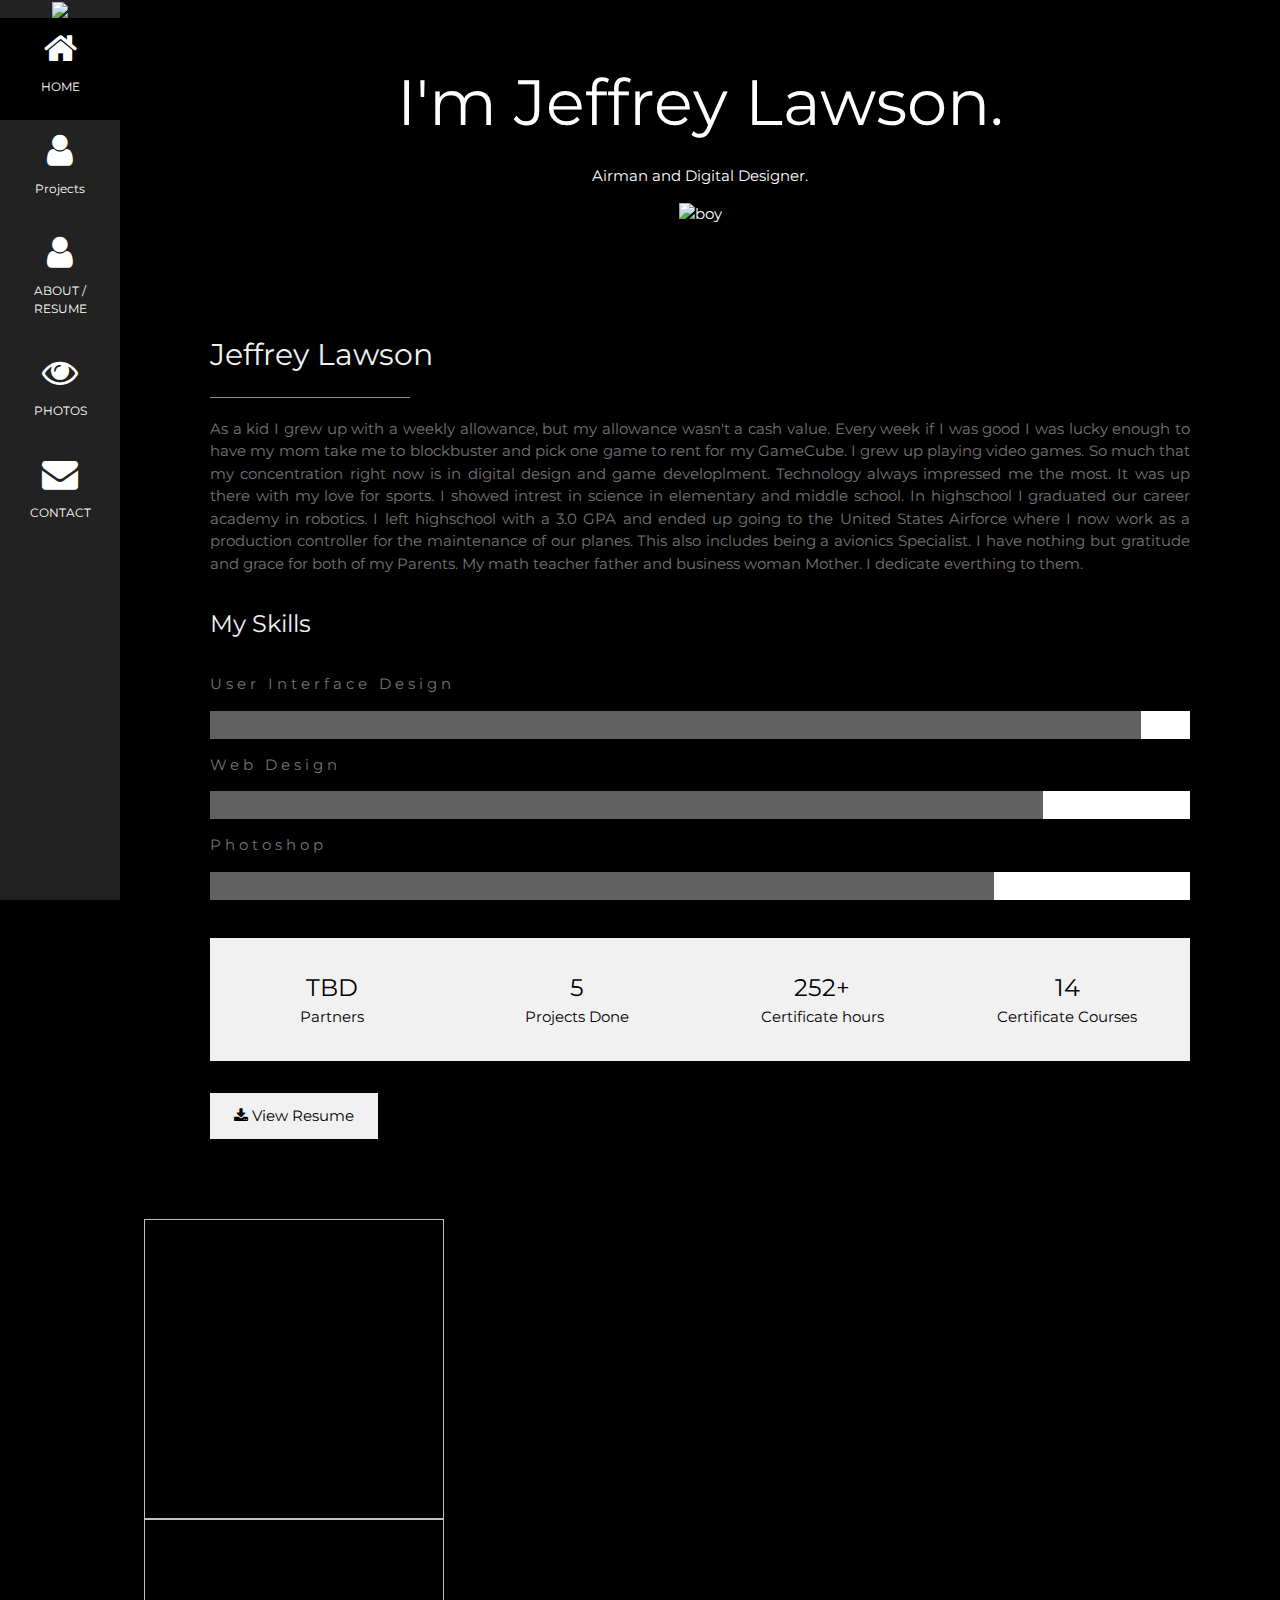
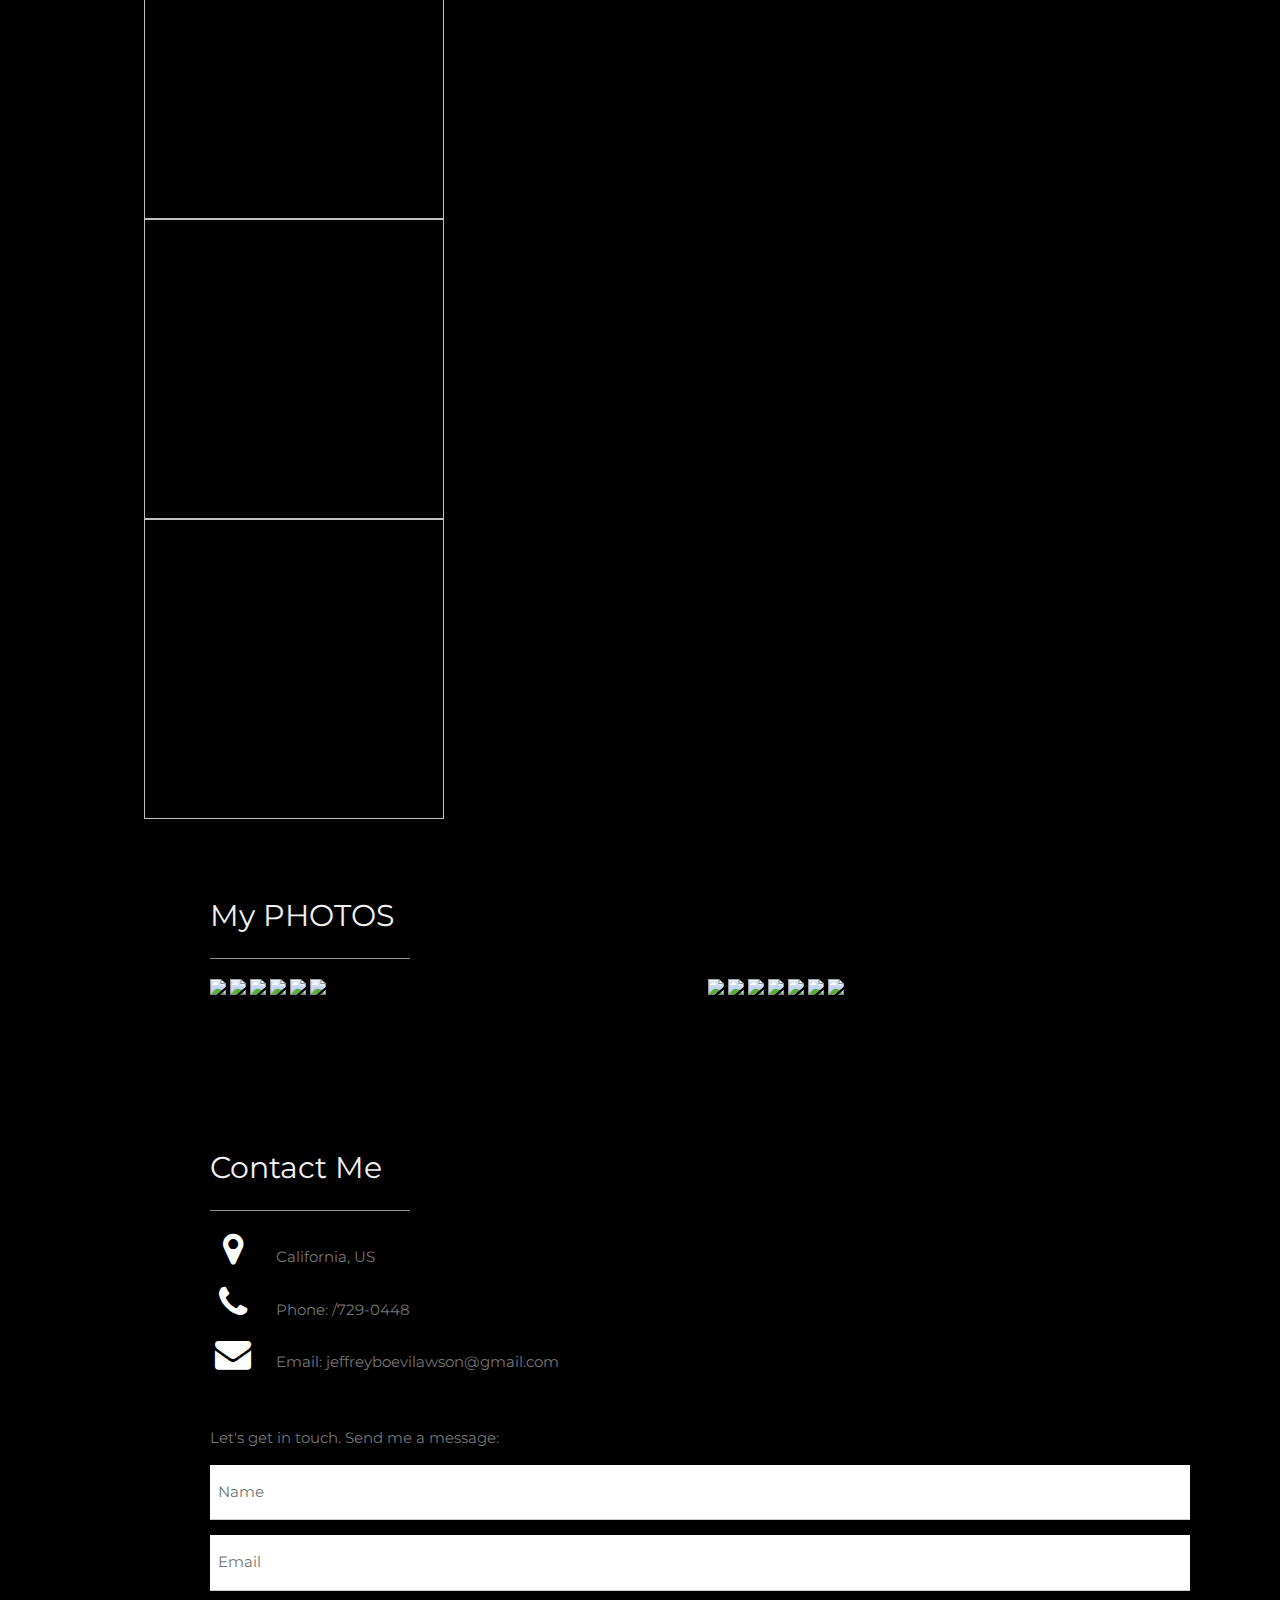
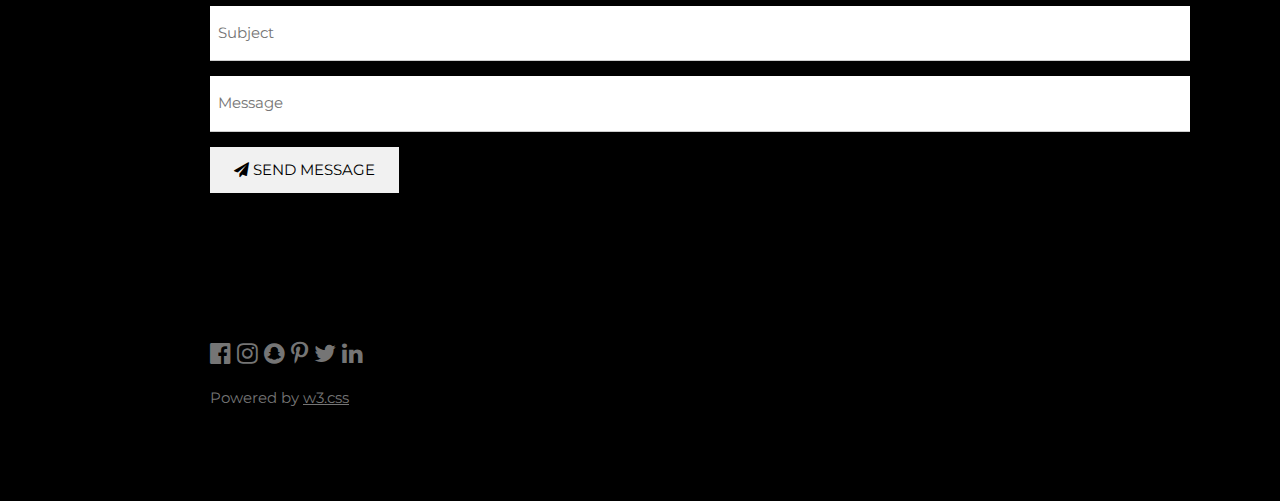
==== index.html @ a558ae3e "html" ====
<!DOCTYPE html>
<html>
  <head>
    <title>Jeffrey B. Lawson</title>
    <meta charset="UTF-8" />
    <meta name="viewport" content="width=device-width, initial-scale=1" />

    <link rel="stylesheet" href="fancybox.css" />
    <link rel="stylesheet" href="https://www.w3schools.com/w3css/4/w3.css" />
    <link href="./output.css" rel="stylesheet" />
    <link
      rel="stylesheet"
      href="https://fonts.googleapis.com/css?family=Montserrat"
    />
    <link
      rel="stylesheet"
      href="https://cdnjs.cloudflare.com/ajax/libs/font-awesome/4.7.0/css/font-awesome.min.css"
    />
    <link
      rel="stylesheet"
      href="https://cdn.jsdelivr.net/npm/@fancyapps/ui@5.0/dist/fancybox/fancybox.css"
    />
    <link
      rel="stylesheet"
      href="https://cdn.jsdelivr.net/npm/@fancyapps/ui@5.0/dist/carousel/carousel.css"
    />

    <style>
      body,
      h1,
      h2,
      h3,
      h4,
      h5,
      h6 {
        font-family: "Montserrat", sans-serif;
      }
      .w3-row-padding img {
        margin-bottom: 12px;
      }
      /* Set the width of the sidebar to 120px */
      .w3-sidebar {
        width: 120px;
        background: #222;
      }
      /* Add a left margin to the "page content" that matches the width of the sidebar (120px) */
      #main {
        margin-left: 120px;
      }
      /* Remove margins from "page content" on small screens */
      @media only screen and (max-width: 600px) {
        #main {
          margin-left: 0;
        }
      }
    </style>
    <script src="https://cdn.tailwindcss.com"></script>
  </head>
  <body class="w3-black">
    <!-- Icon Bar (Sidebar - hidden on small screens) -->
    <nav class="w3-sidebar w3-bar-block w3-small w3-hide-small w3-center">
      <!-- Avatar image in top left corner -->
      <img src="img/selfie.jpg" style="width: 100%" />
      <a href="#" class="w3-bar-item w3-button w3-padding-large w3-black">
        <i class="fa fa-home w3-xxlarge"></i>
        <p>HOME</p>
      </a>
      <a
        href="#projects"
        class="w3-bar-item w3-button w3-padding-large w3-hover-black"
      >
        <i class="fa fa-user w3-xxlarge"></i>
        <p>Projects</p>
      </a>

      <a
        href="#about"
        class="w3-bar-item w3-button w3-padding-large w3-hover-black"
      >
        <i class="fa fa-user w3-xxlarge"></i>
        <p>ABOUT / RESUME</p>
      </a>
      <a
        href="#photos"
        class="w3-bar-item w3-button w3-padding-large w3-hover-black"
      >
        <i class="fa fa-eye w3-xxlarge"></i>
        <p>PHOTOS</p>
      </a>
      <a
        href="#contact"
        class="w3-bar-item w3-button w3-padding-large w3-hover-black"
      >
        <i class="fa fa-envelope w3-xxlarge"></i>
        <p>CONTACT</p>
      </a>
    </nav>

    <!-- Navbar on small screens (Hidden on medium and large screens) -->
    <div class="w3-top w3-hide-large w3-hide-medium" id="myNavbar">
      <div
        class="w3-bar w3-black w3-opacity w3-hover-opacity-off w3-center w3-small"
      >
        <a href="#" class="w3-bar-item w3-button" style="width: 20% !important"
          >HOME</a
        >

        <a
          href="#projects"
          class="w3-bar-item w3-button"
          style="width: 20% !important"
        >
          Projects
        </a>

        <a
          href="#about"
          class="w3-bar-item w3-button"
          style="width: 20% !important"
          >ABOUT / RESUME</a
        >
        <a
          href="#photos"
          class="w3-bar-item w3-button"
          style="width: 20% !important"
          >PHOTOS</a
        >
        <a
          href="#contact"
          class="w3-bar-item w3-button"
          style="width: 20% !important"
          >CONTACT</a
        >
      </div>
    </div>

    <!-- Page Content -->
    <div class="w3-padding-large" id="main">
      <!-- Header/Home -->
      <header class="w3-container w3-padding-32 w3-center w3-black" id="home">
        <h1 class="w3-jumbo">
          <span class="w3-hide-small">I'm</span> Jeffrey Lawson.
        </h1>
        <p>Airman and Digital Designer.</p>
        <img
          src="img/bwselfie.jpg"
          alt="boy"
          class="w3-image"
          width="992"
          height="1108"
        />
      </header>
      <!-- Portfolio Section -->
      <!-- About Section -->
      <div class="w3-content w3-justify w3-text-grey w3-padding-64" id="about">
        <h2 class="w3-text-light-grey">Jeffrey Lawson</h2>
        <hr style="width: 200px" class="w3-opacity" />
        <p>
          As a kid I grew up with a weekly allowance, but my allowance wasn't a
          cash value. Every week if I was good I was lucky enough to have my mom
          take me to blockbuster and pick one game to rent for my GameCube. I
          grew up playing video games. So much that my concentration right now
          is in digital design and game developlment. Technology always
          impressed me the most. It was up there with my love for sports. I
          showed intrest in science in elementary and middle school. In
          highschool I graduated our career academy in robotics. I left
          highschool with a 3.0 GPA and ended up going to the United States
          Airforce where I now work as a production controller for the
          maintenance of our planes. This also includes being a avionics
          Specialist. I have nothing but gratitude and grace for both of my
          Parents. My math teacher father and business woman Mother. I dedicate
          everthing to them.
        </p>
        <h3 class="w3-padding-16 w3-text-light-grey">My Skills</h3>
        <p class="w3-wide">User Interface Design</p>
        <div class="w3-white">
          <div class="w3-dark-grey" style="height: 28px; width: 95%"></div>
        </div>
        <p class="w3-wide">Web Design</p>
        <div class="w3-white">
          <div class="w3-dark-grey" style="height: 28px; width: 85%"></div>
        </div>
        <p class="w3-wide">Photoshop</p>
        <div class="w3-white">
          <div class="w3-dark-grey" style="height: 28px; width: 80%"></div>
        </div>
        <br />

        <div class="w3-row w3-center w3-padding-16 w3-section w3-light-grey">
          <div class="w3-quarter w3-section">
            <span class="w3-xlarge">TBD</span><br />
            Partners
          </div>
          <div class="w3-quarter w3-section">
            <span class="w3-xlarge">5</span><br />
            Projects Done
          </div>
          <div class="w3-quarter w3-section">
            <span class="w3-xlarge">252+</span><br />
            Certificate hours
          </div>
          <div class="w3-quarter w3-section">
            <span class="w3-xlarge">14</span><br />
            Certificate Courses
          </div>
        </div>
        <a href="../resume/INDEX.HTML">
          <button class="w3-button w3-light-grey w3-padding-large w3-section">
            <i class="fa fa-download"></i> View Resume
          </button>
        </a>

        <!-- End About Section -->
      </div>

      <!-- Grid for photos -->
      <div class="mb-8">
        <div class="f-carousel" id="myCarousel">
          <div class="f-carousel__slide">
            <img
              data-lazy-src="img/friends.jpg"
              width="300"
              height="300"
              alt=""
            />
          </div>
          <div class="f-carousel__slide">
            <img
              data-lazy-src="img/mapadinner.jpg"
              width="300"
              height="300"
              alt=""
            />
          </div>
          <div class="f-carousel__slide">
            <img data-lazy-src="img/mapa.jpg" width="300" height="300" alt="" />
          </div>
          <div class="f-carousel__slide">
            <img data-lazy-src="img/pic9.jpg" width="300" height="300" alt="" />
          </div>
        </div>
      </div>

      <div class="w3-padding-64 w3-content" id="photos">
        <h2 class="w3-text-light-grey">My PHOTOS</h2>
        <hr style="width: 200px" class="w3-opacity" />

        <div class="w3-row-padding" style="margin: 0 -16px">
          <div class="w3-half">
            <img src="img/friends.jpg" style="width: 100%" />
            <img src="img/mapadinner.jpg" style="width: 100%" />
            <img src="img/mapa.jpg" style="width: 100%" />
            <img src="img/pic9.jpg" style="width: 100%" />
            <img src="img/pic6.jpg" style="width: 100%" />
            <img src="img/pic7.jpg" style="width: 100%" />
          </div>

          <div class="w3-half">
            <img src="img/gym.jpg" style="width: 100%" />
            <img src="img/IMG20240125194204.jpg" style="width: 100%" />
            <img src="img/pic1.jpg" style="width: 100%" />
            <img src="img/pic2.jpg" style="width: 100%" />
            <img src="img/pic3.jpg" style="width: 100%" />
            <img src="img/pic5.jpg" style="width: 100%" />
            <img src="img/pic8.jpg" style="width: 100%" />
          </div>
          <!-- End photo grid -->
        </div>
        <!-- End Portfolio Section -->
      </div>

      <!-- Contact Section -->
      <div class="w3-padding-64 w3-content w3-text-grey" id="contact">
        <h2 class="w3-text-light-grey">Contact Me</h2>
        <hr style="width: 200px" class="w3-opacity" />

        <div class="w3-section">
          <p>
            <i
              class="fa fa-map-marker fa-fw w3-text-white w3-xxlarge w3-margin-right"
            ></i>
            California, US
          </p>
          <p>
            <i
              class="fa fa-phone fa-fw w3-text-white w3-xxlarge w3-margin-right"
            ></i>
            Phone: /729-0448
          </p>
          <p>
            <i
              class="fa fa-envelope fa-fw w3-text-white w3-xxlarge w3-margin-right"
            >
            </i>
            Email: jeffreyboevilawson@gmail.com
          </p>
        </div>
        <br />
        <p>Let's get in touch. Send me a message:</p>

        <form action="/action_page.php" target="jeffreyboevilawson@gmail.com">
          <p>
            <input
              class="w3-input w3-padding-16"
              type="text"
              placeholder="Name"
              required
              name="Name"
            />
          </p>
          <p>
            <input
              class="w3-input w3-padding-16"
              type="text"
              placeholder="Email"
              required
              name="Email"
            />
          </p>
          <p>
            <input
              class="w3-input w3-padding-16"
              type="text"
              placeholder="Subject"
              required
              name="Subject"
            />
          </p>
          <p>
            <input
              class="w3-input w3-padding-16"
              type="text"
              placeholder="Message"
              required
              name="Message"
            />
          </p>
          <p>
            <button
              class="w3-button w3-light-grey w3-padding-large"
              type="submit"
            >
              <i class="fa fa-paper-plane"></i> SEND MESSAGE
            </button>
          </p>
        </form>
        <!-- End Contact Section -->
      </div>

      <!-- Footer -->
      <footer class="w3-content w3-padding-64 w3-text-grey w3-xlarge">
        <i class="fa fa-facebook-official w3-hover-opacity"></i>
        <i class="fa fa-instagram w3-hover-opacity"></i>
        <i class="fa fa-snapchat w3-hover-opacity"></i>
        <i class="fa fa-pinterest-p w3-hover-opacity"></i>
        <i class="fa fa-twitter w3-hover-opacity"></i>
        <i class="fa fa-linkedin w3-hover-opacity"></i>
        <p class="w3-medium">
          Powered by
          <a
            href="https://www.w3schools.com/w3css/default.asp"
            target="_blank"
            class="w3-hover-text-green"
            >w3.css</a
          >
        </p>
        <!-- End footer -->
      </footer>

      <!-- END PAGE CONTENT -->
    </div>
    <script src="https://cdn.jsdelivr.net/npm/@fancyapps/ui@5.0/dist/carousel/carousel.umd.js"></script>
    <script type="module" src="./index.js"></script>
  </body>
</html>
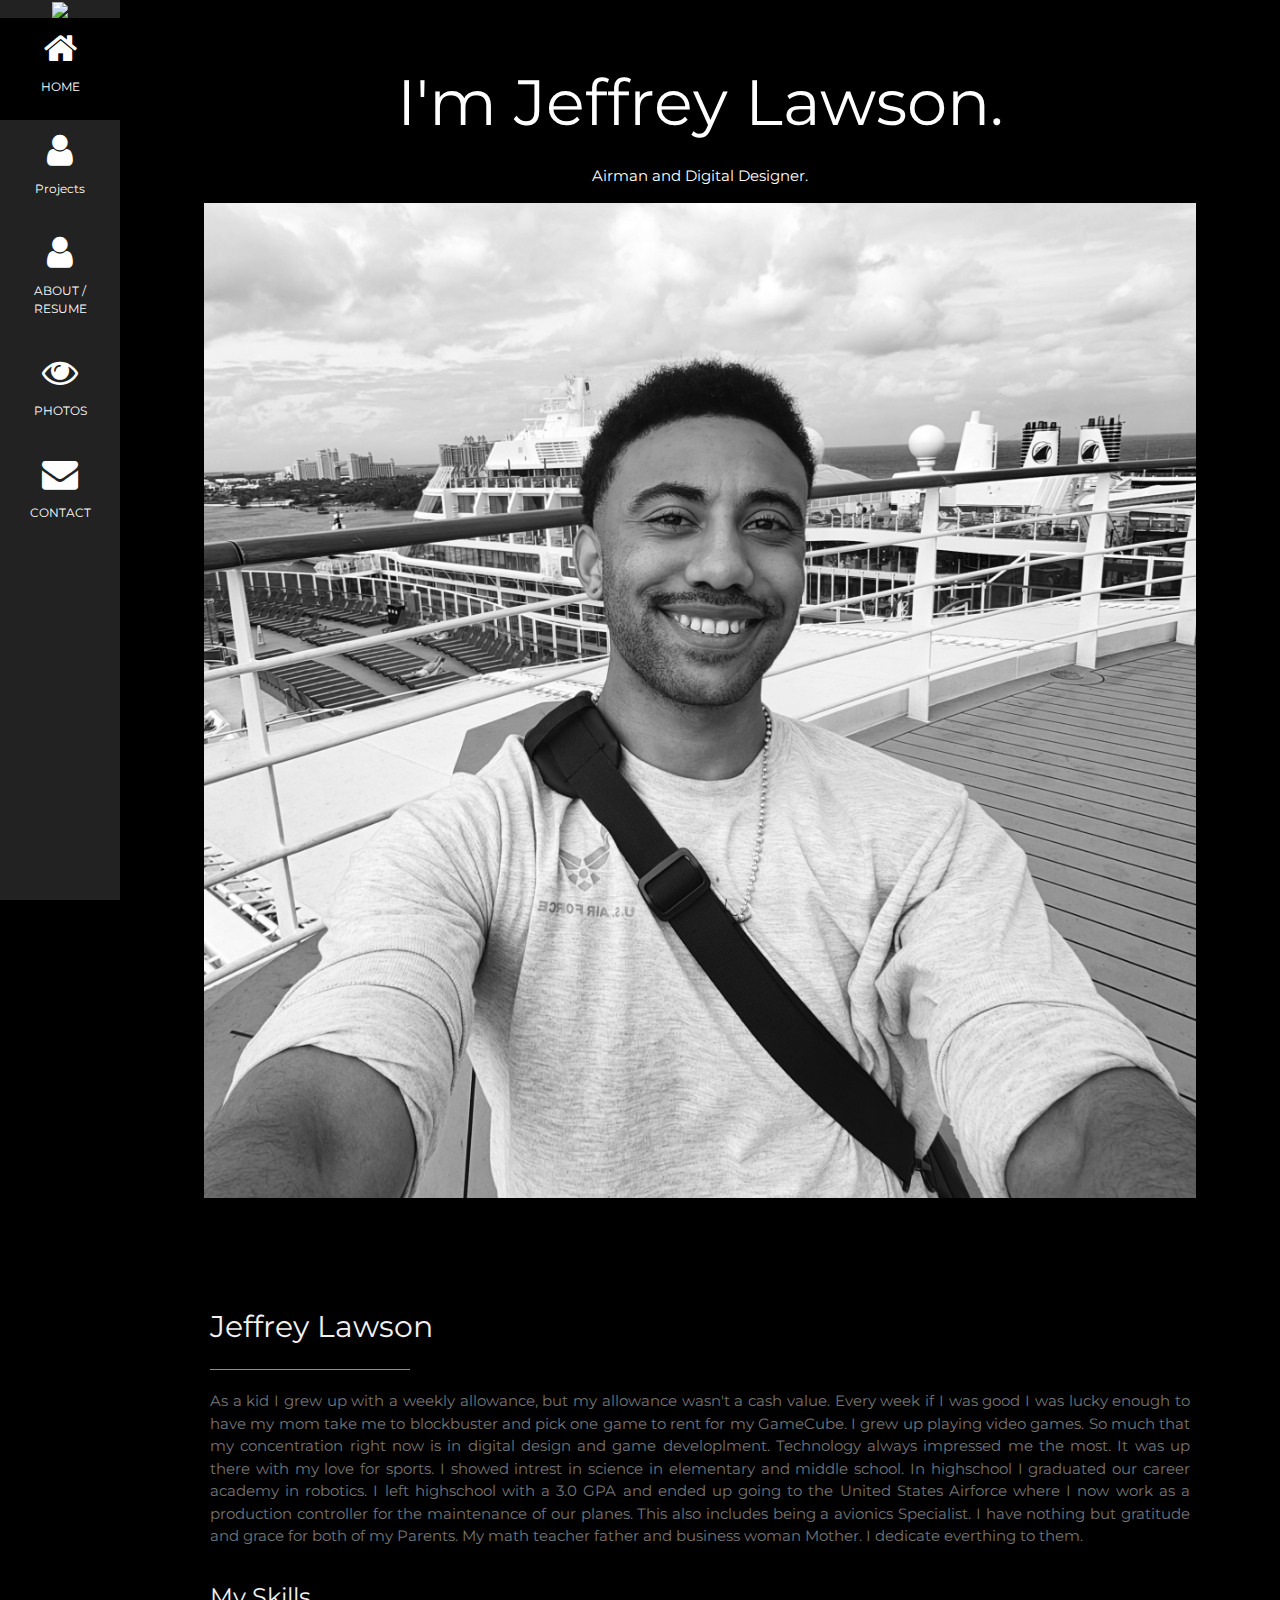
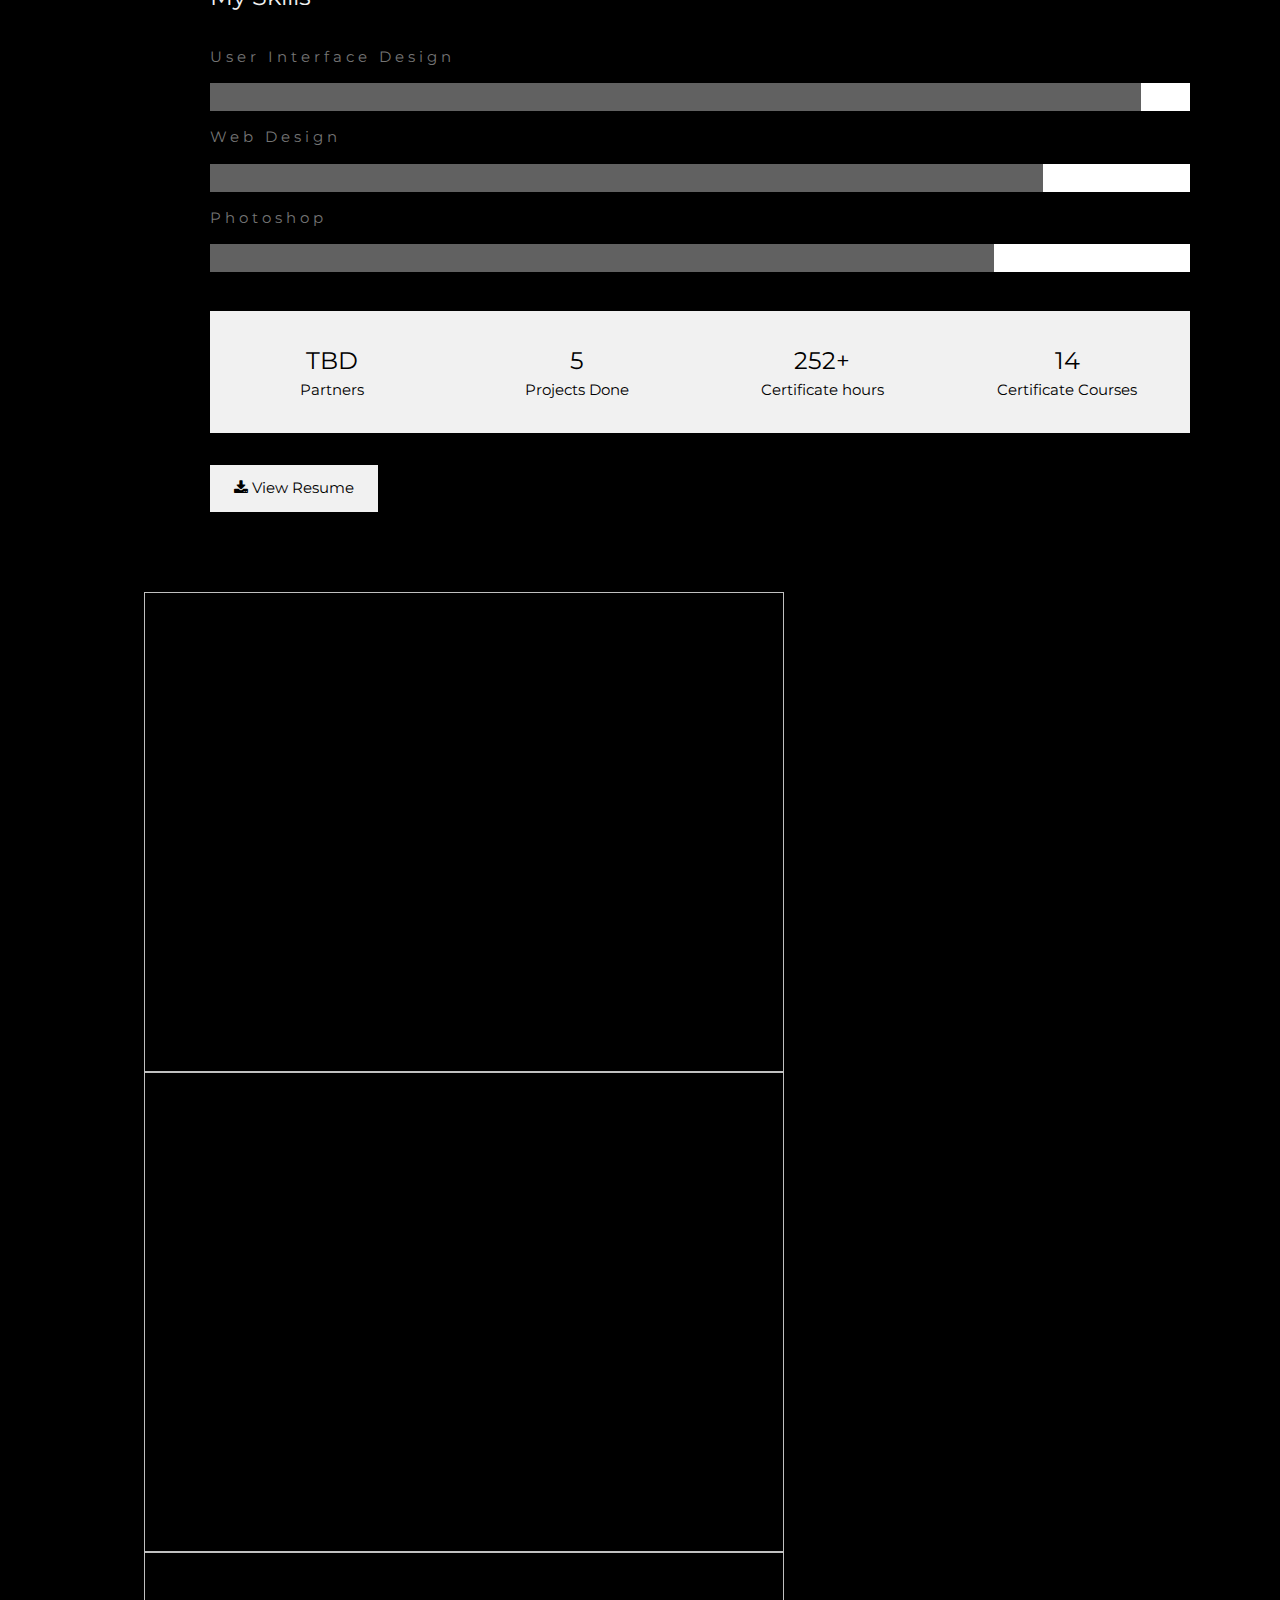
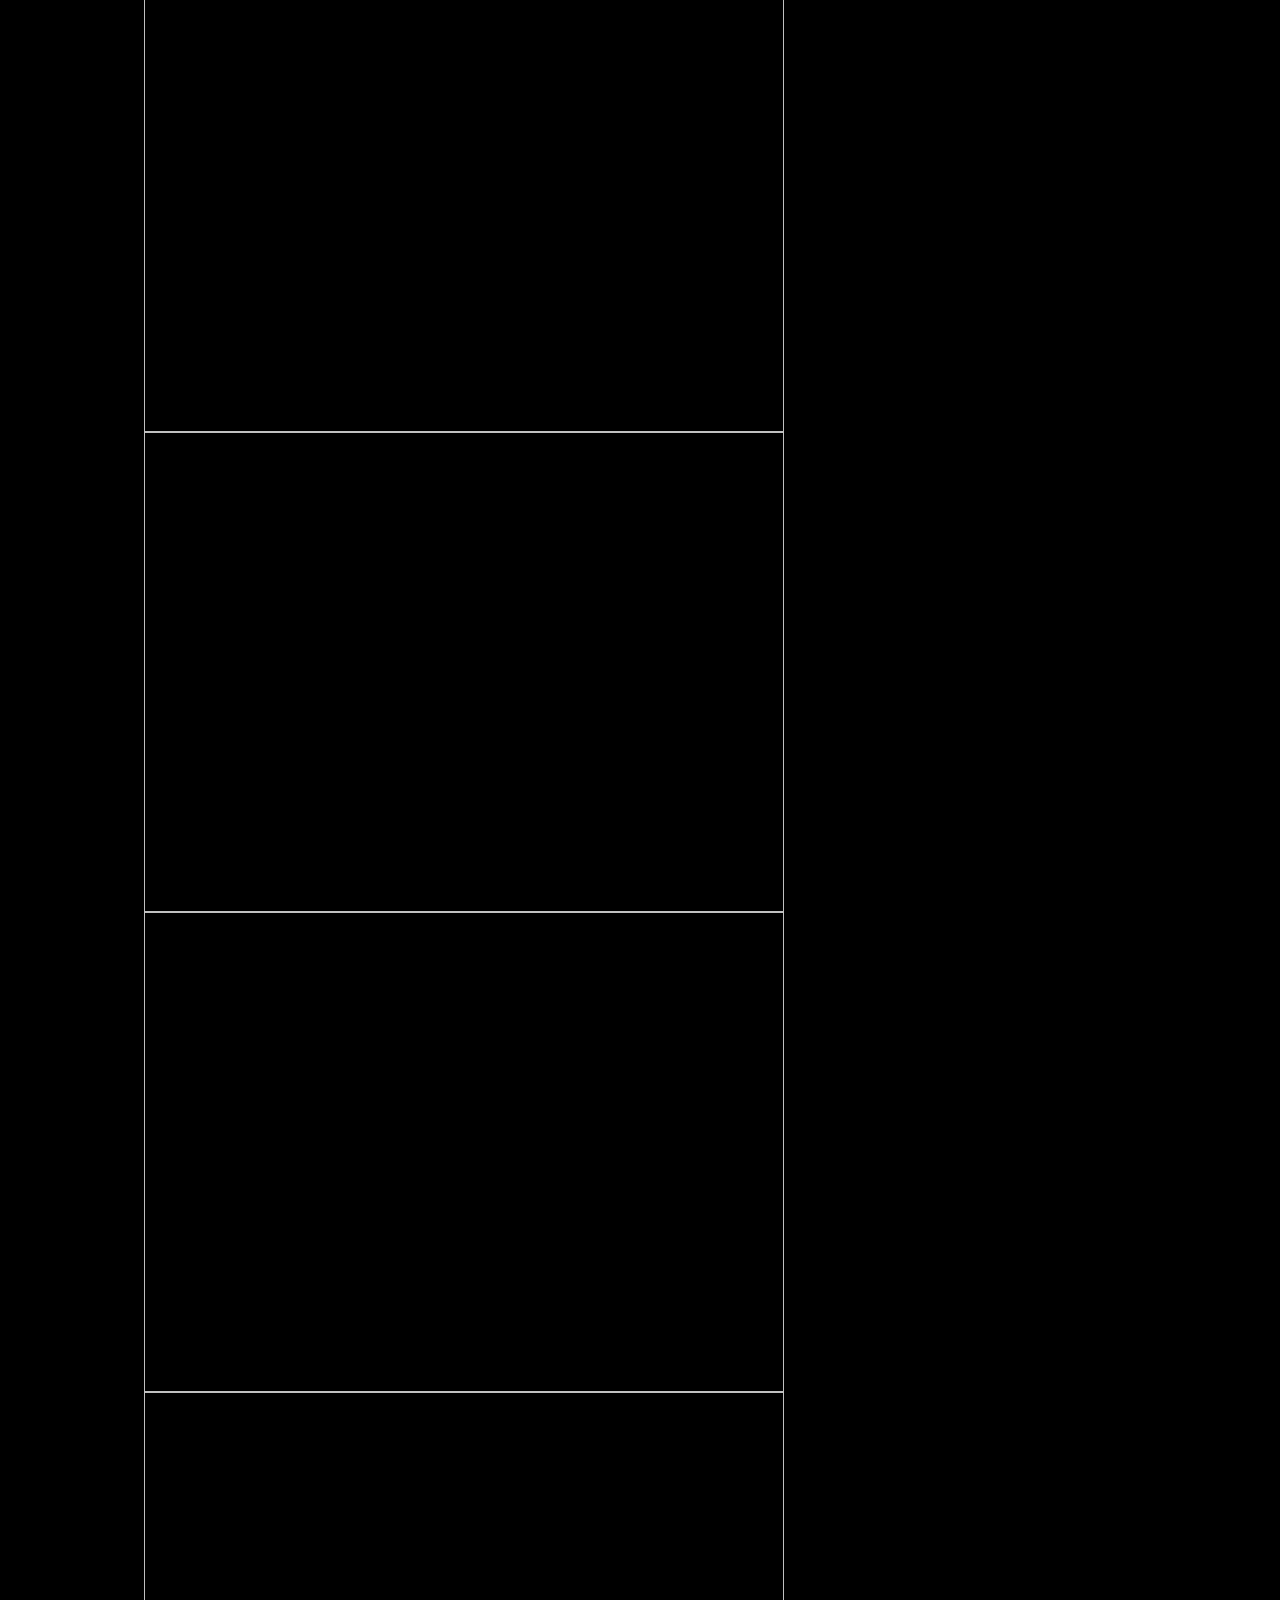
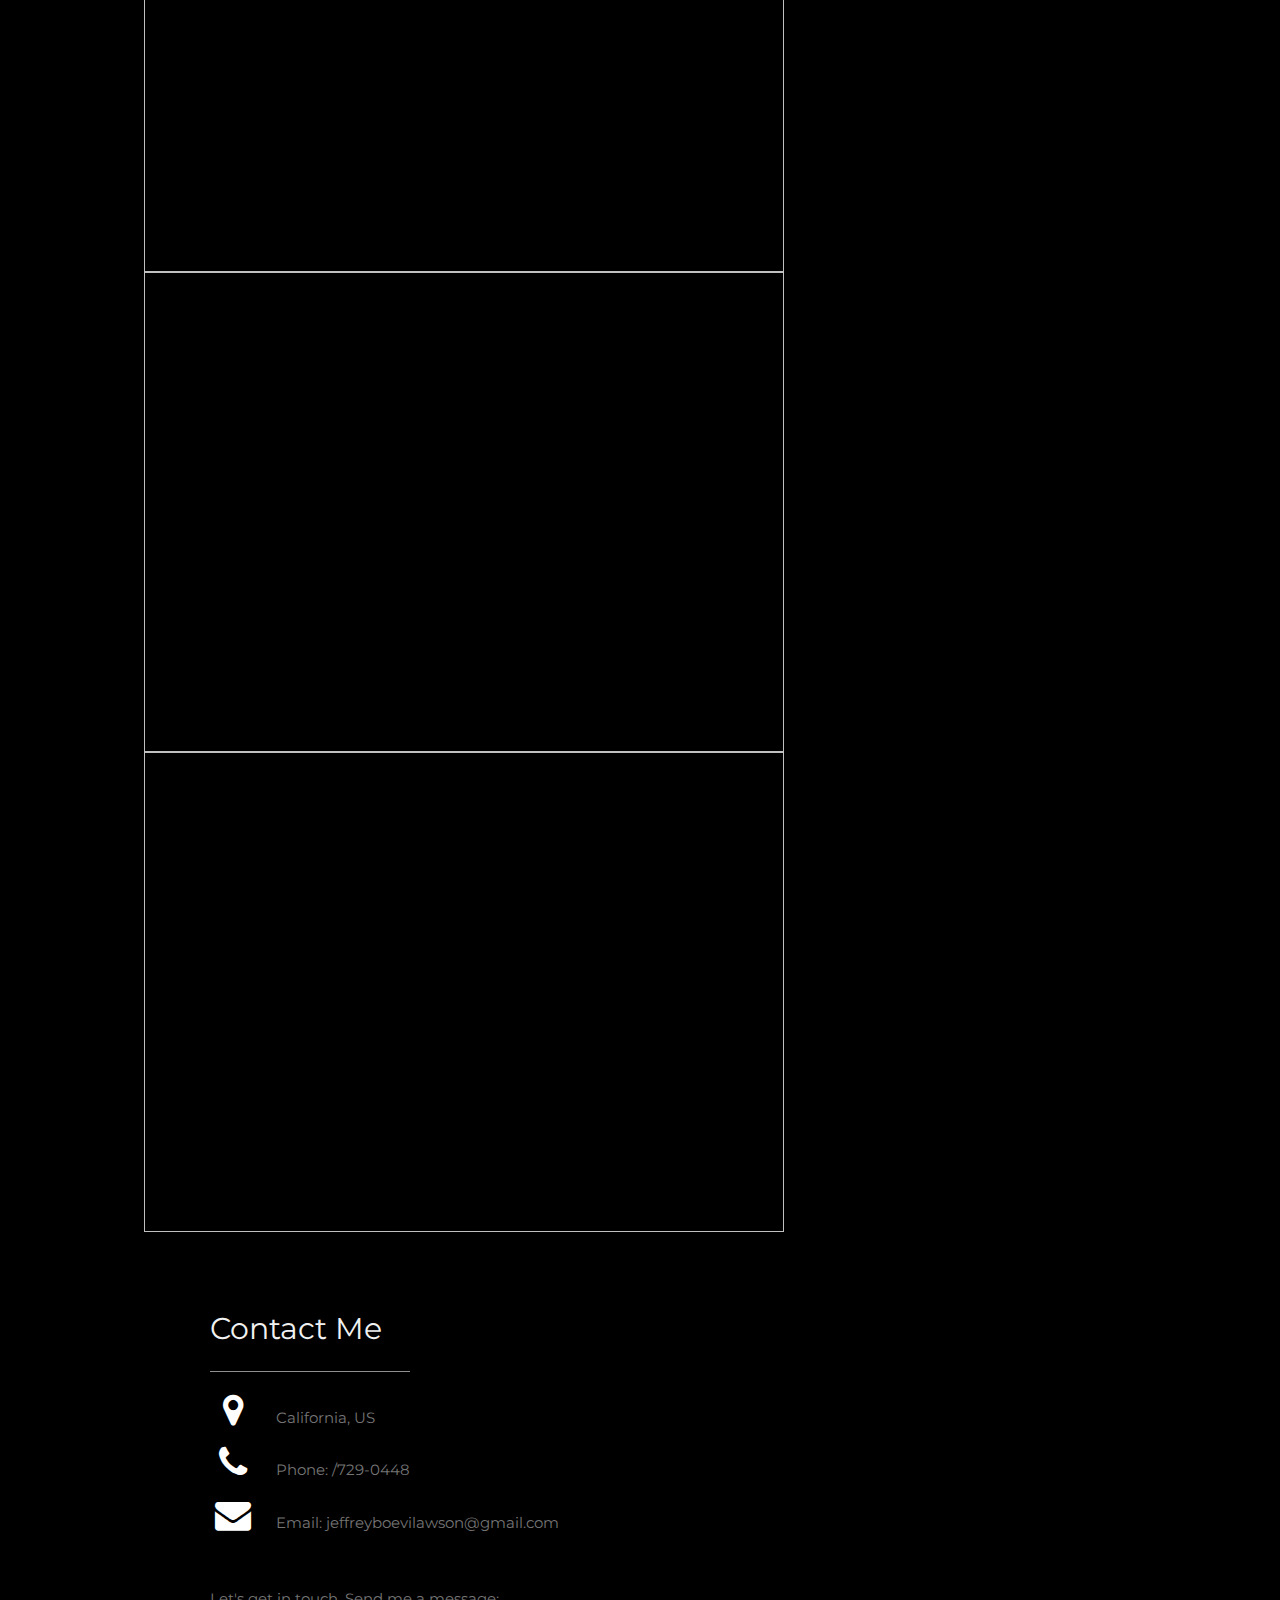
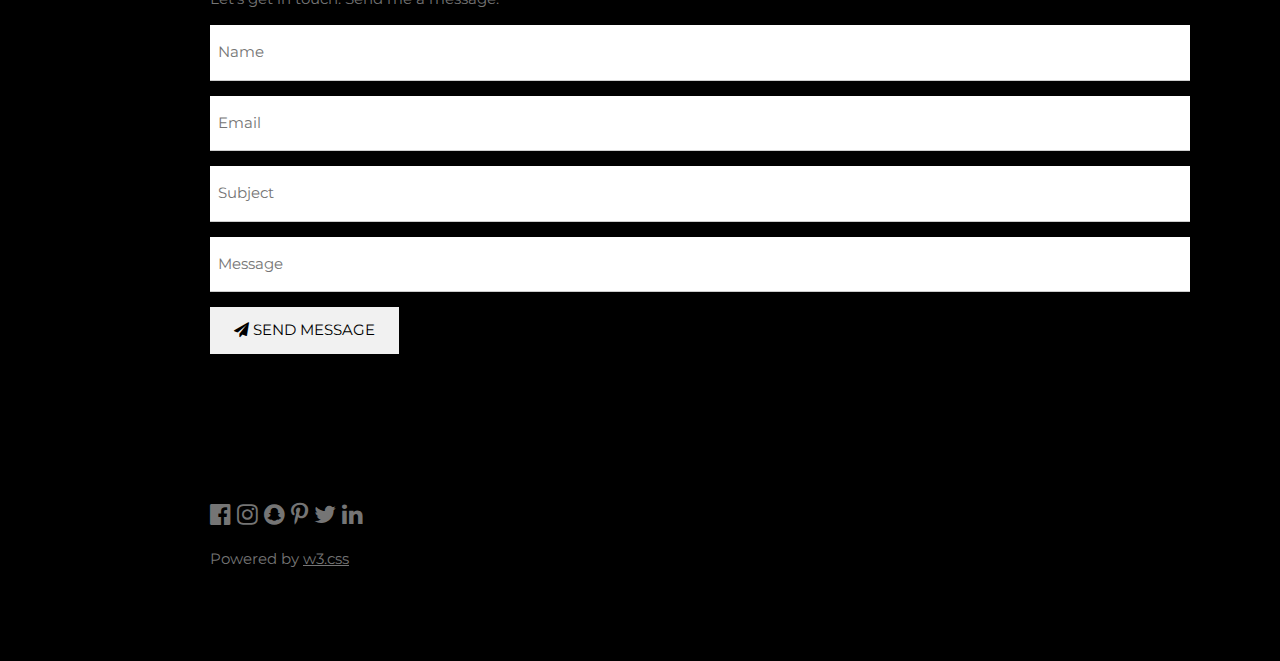
==== commit eef13dfd: "Second" ====
--- a/index.html
+++ b/index.html
@@ -214,59 +214,43 @@
       </div>
 
       <!-- Grid for photos -->
-      <div class="mb-8">
+      <div w3-center>
         <div class="f-carousel" id="myCarousel">
-          <div class="f-carousel__slide">
+          <div class="f-carousel__slide" data-thumb-src="img/mapadinner.jpg">
             <img
+              width="640"
+              height="480"
+              alt=""
+              data-lazy-src="img/mapadinner.jpg"
+            />
+          </div>
+          <div class="f-carousel__slide" data-thumb-src="img/gym.jpg">
+            <img width="640" height="480" alt="" data-lazy-src="img/gym.jpg" />
+          </div>
+          <div class="f-carousel__slide" data-thumb-src="img/mapa.jpg">
+            <img width="640" height="480" alt="" data-lazy-src="img/mapa.jpg" />
+          </div>
+          <div class="f-carousel__slide" data-thumb-src="img/pic2.jpg">
+            <img width="640" height="480" alt="" data-lazy-src="img/pic2.jpg" />
+          </div>
+          <div class="f-carousel__slide" data-thumb-src="img/pic5.jpg">
+            <img width="640" height="480" alt="" data-lazy-src="img/pic5.jpg" />
+          </div>
+          <div class="f-carousel__slide" data-thumb-src="img/friends.jpg">
+            <img
+              width="640"
+              height="480"
+              alt=""
               data-lazy-src="img/friends.jpg"
-              width="300"
-              height="300"
-              alt=""
-            />
-          </div>
-          <div class="f-carousel__slide">
-            <img
-              data-lazy-src="img/mapadinner.jpg"
-              width="300"
-              height="300"
-              alt=""
-            />
-          </div>
-          <div class="f-carousel__slide">
-            <img data-lazy-src="img/mapa.jpg" width="300" height="300" alt="" />
-          </div>
-          <div class="f-carousel__slide">
-            <img data-lazy-src="img/pic9.jpg" width="300" height="300" alt="" />
-          </div>
-        </div>
-      </div>
-
-      <div class="w3-padding-64 w3-content" id="photos">
-        <h2 class="w3-text-light-grey">My PHOTOS</h2>
-        <hr style="width: 200px" class="w3-opacity" />
-
-        <div class="w3-row-padding" style="margin: 0 -16px">
-          <div class="w3-half">
-            <img src="img/friends.jpg" style="width: 100%" />
-            <img src="img/mapadinner.jpg" style="width: 100%" />
-            <img src="img/mapa.jpg" style="width: 100%" />
-            <img src="img/pic9.jpg" style="width: 100%" />
-            <img src="img/pic6.jpg" style="width: 100%" />
-            <img src="img/pic7.jpg" style="width: 100%" />
-          </div>
-
-          <div class="w3-half">
-            <img src="img/gym.jpg" style="width: 100%" />
-            <img src="img/IMG20240125194204.jpg" style="width: 100%" />
-            <img src="img/pic1.jpg" style="width: 100%" />
-            <img src="img/pic2.jpg" style="width: 100%" />
-            <img src="img/pic3.jpg" style="width: 100%" />
-            <img src="img/pic5.jpg" style="width: 100%" />
-            <img src="img/pic8.jpg" style="width: 100%" />
-          </div>
-          <!-- End photo grid -->
-        </div>
-        <!-- End Portfolio Section -->
+            />
+          </div>
+          <div class="f-carousel__slide" data-thumb-src="img/pic6.jpg">
+            <img width="640" height="480" alt="" data-lazy-src="img/pic6.jpg" />
+          </div>
+          <div class="f-carousel__slide" data-thumb-src="img/pic8.jpg">
+            <img width="640" height="480" alt="" data-lazy-src="img/pic8.jpg" />
+          </div>
+        </div>
       </div>
 
       <!-- Contact Section -->
@@ -370,6 +354,7 @@
       <!-- END PAGE CONTENT -->
     </div>
     <script src="https://cdn.jsdelivr.net/npm/@fancyapps/ui@5.0/dist/carousel/carousel.umd.js"></script>
+    <script src="https://cdn.jsdelivr.net/npm/@fancyapps/ui@5.0/dist/carousel/carousel.thumbs.umd.js"></script>
     <script type="module" src="./index.js"></script>
   </body>
 </html>
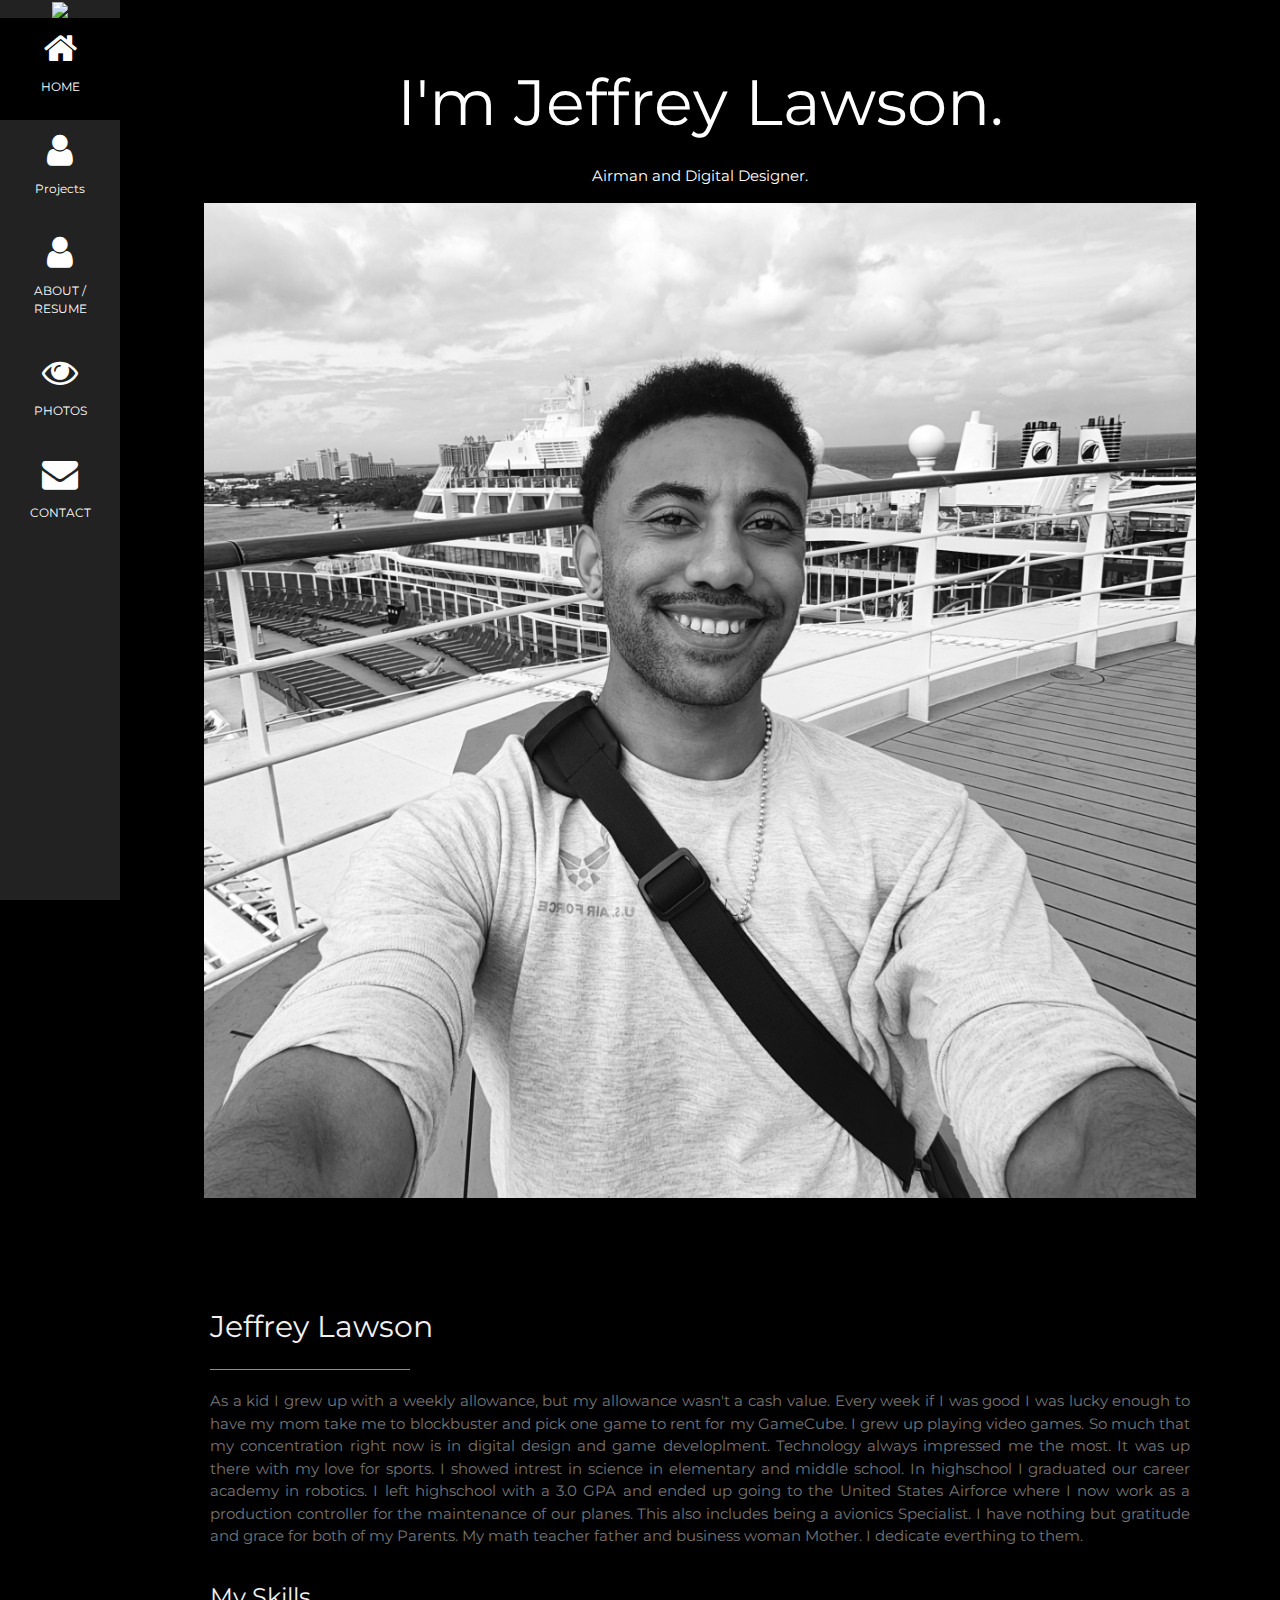
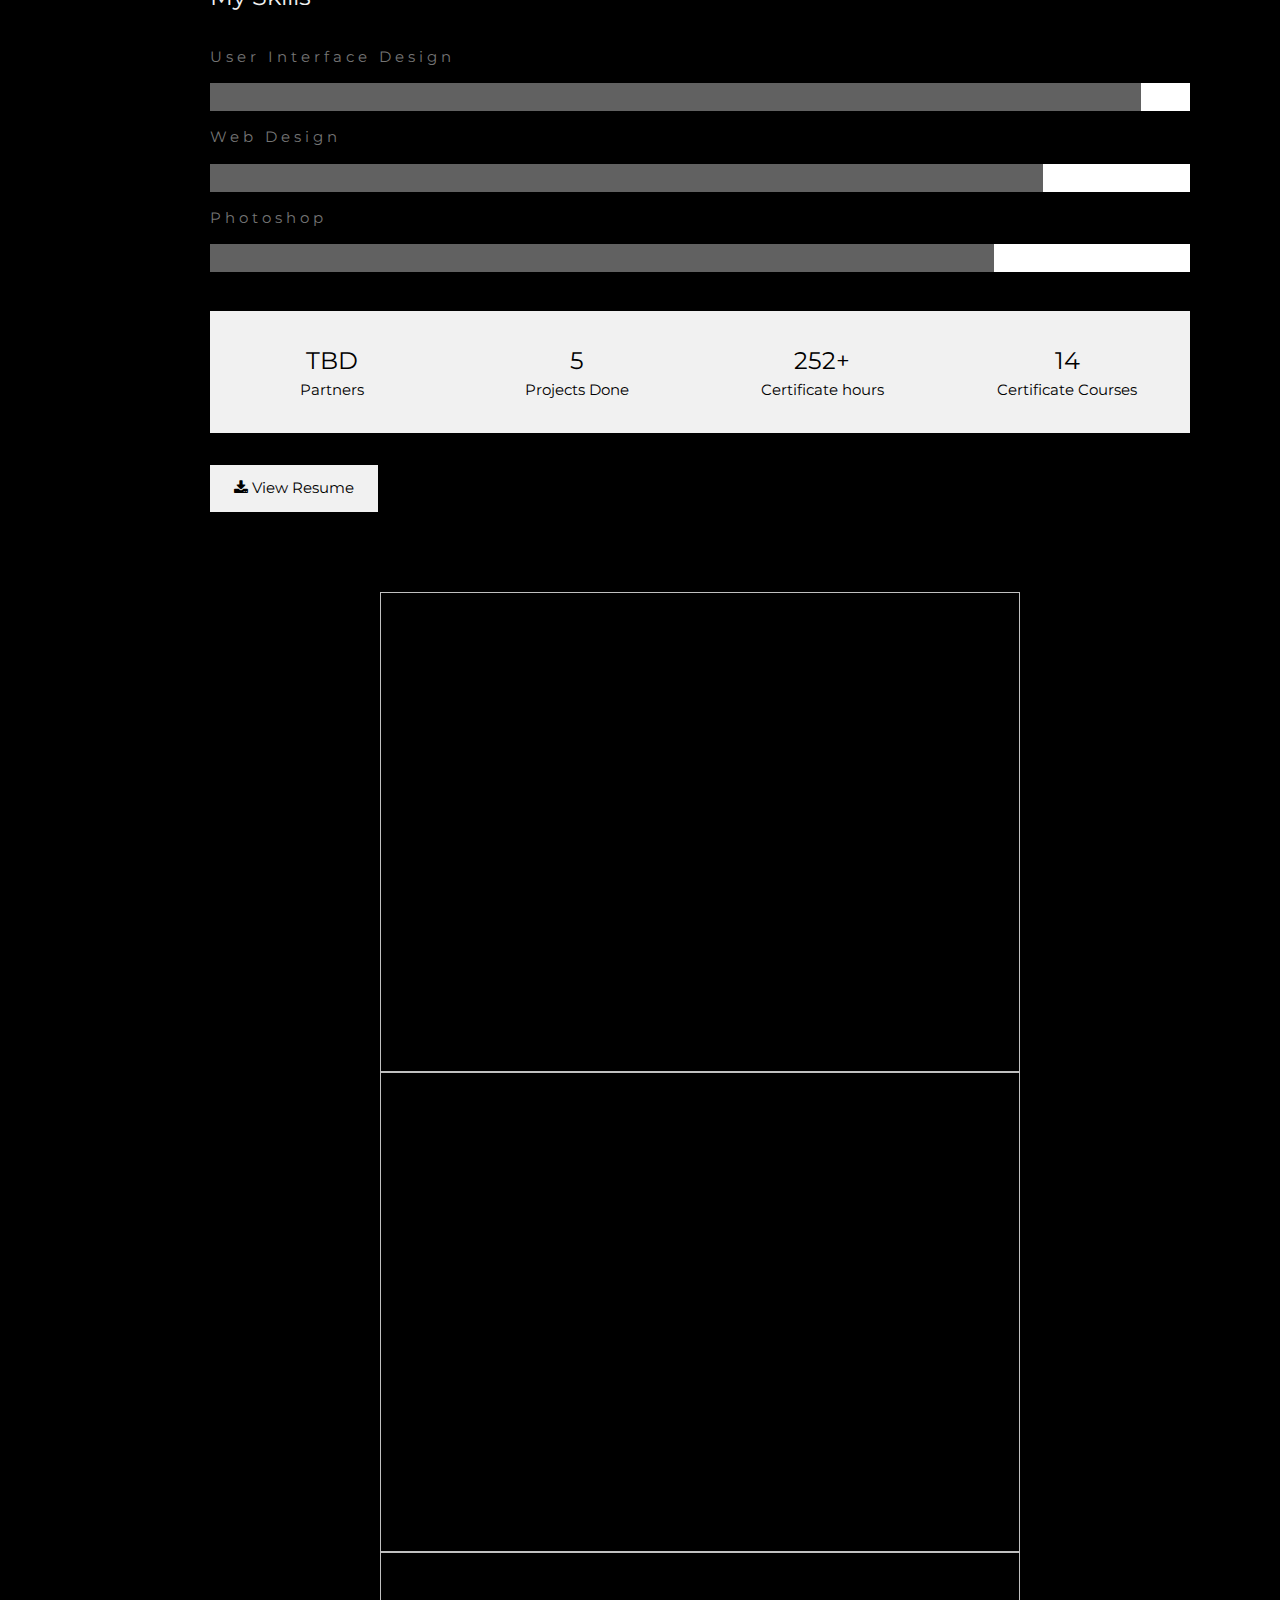
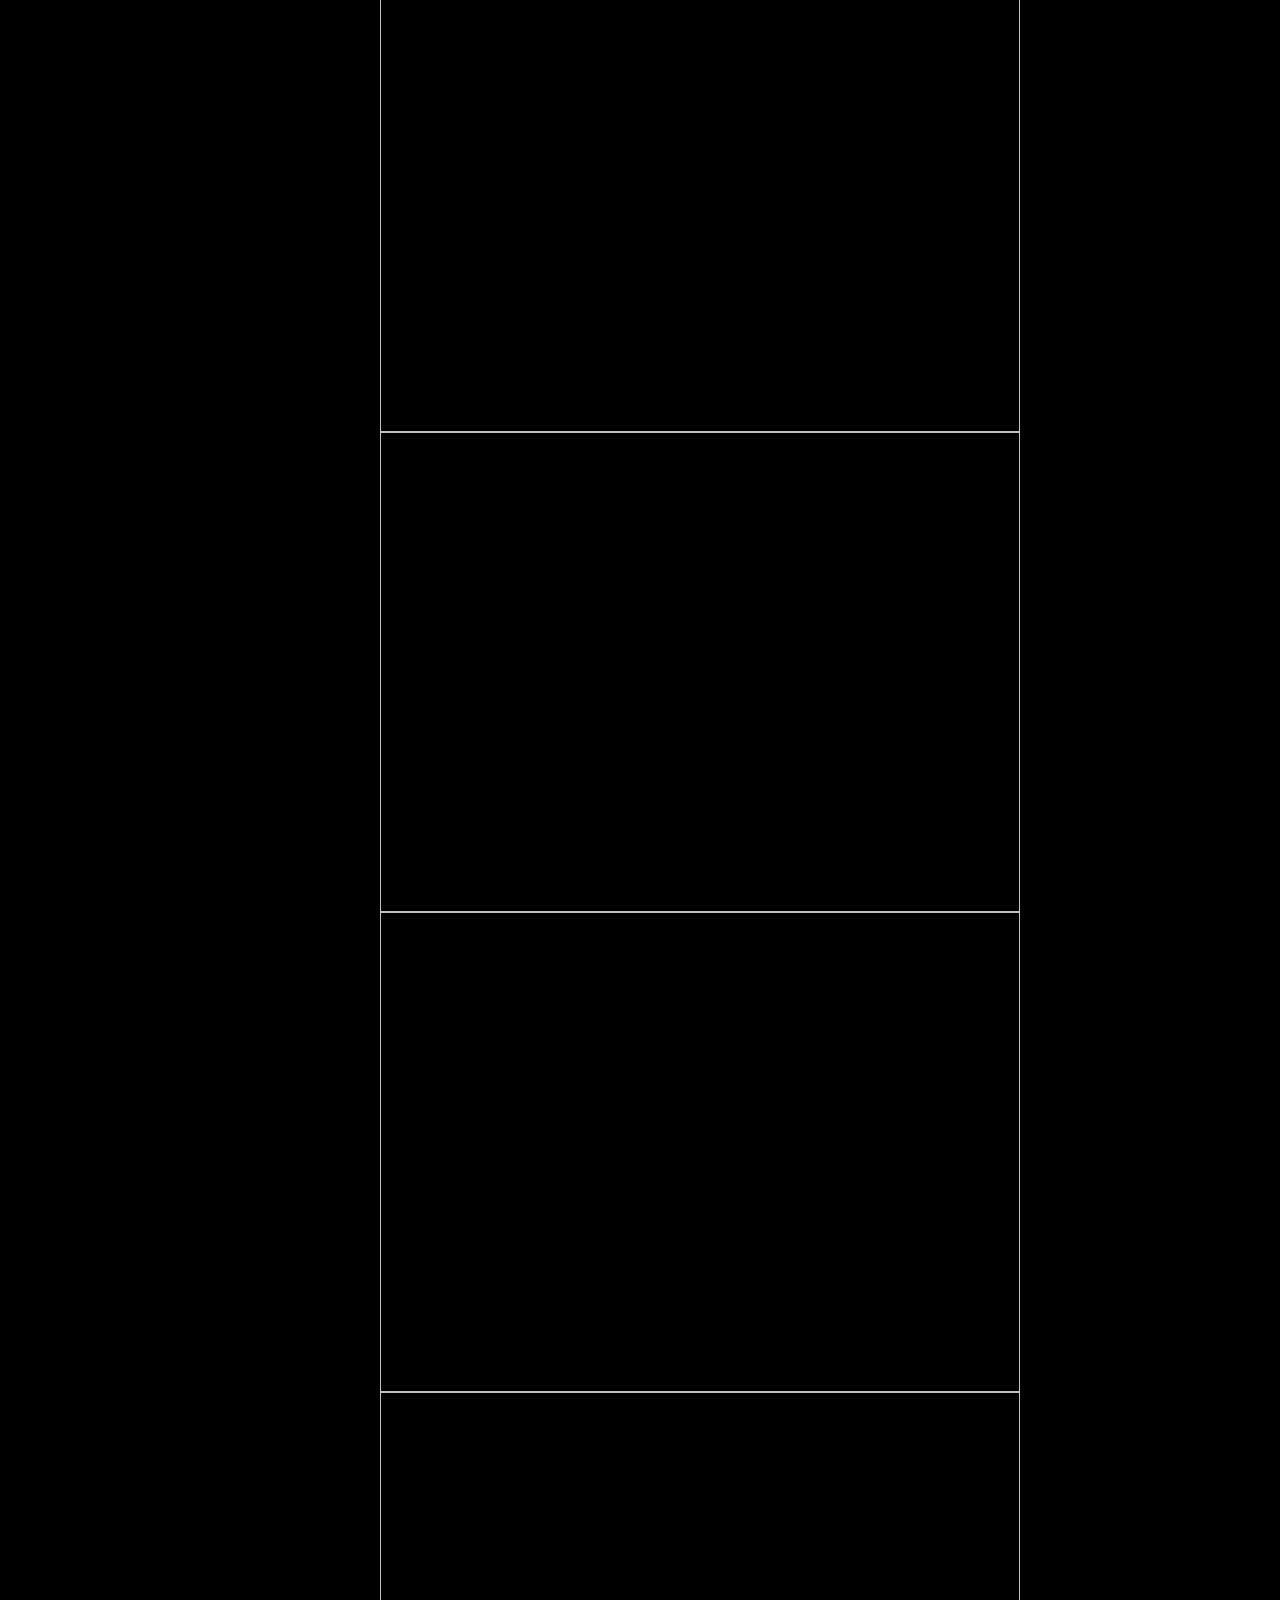
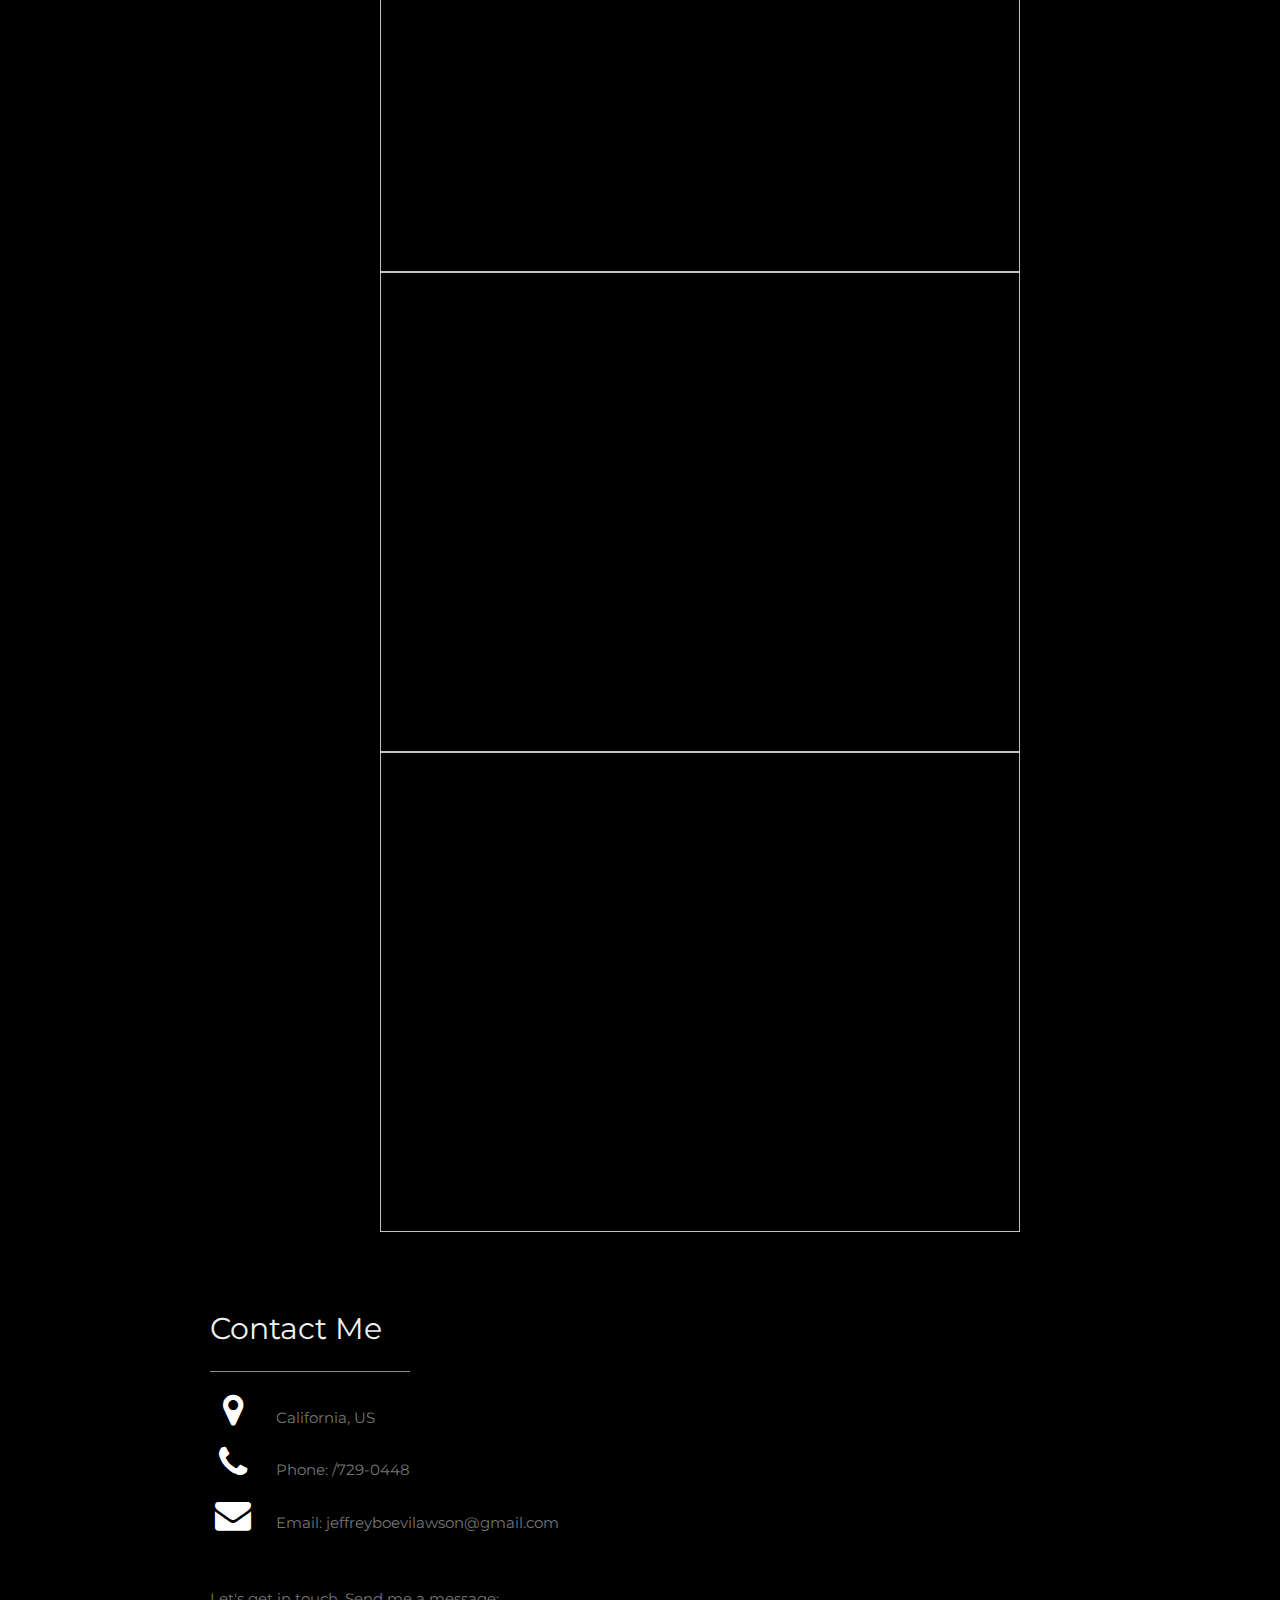
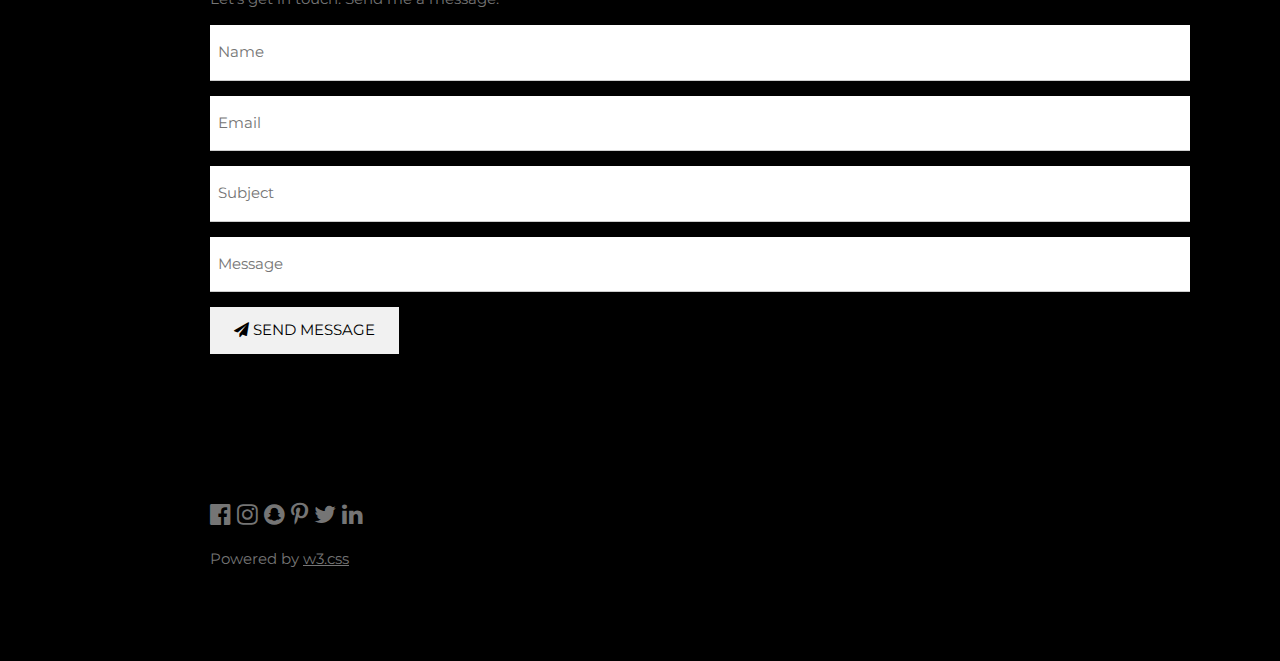
==== commit 2b64e884: "third" ====
--- a/index.html
+++ b/index.html
@@ -5,9 +5,9 @@
     <meta charset="UTF-8" />
     <meta name="viewport" content="width=device-width, initial-scale=1" />
 
-    <link rel="stylesheet" href="fancybox.css" />
+    <link rel="stylesheet" href="index.css" />
     <link rel="stylesheet" href="https://www.w3schools.com/w3css/4/w3.css" />
-    <link href="./output.css" rel="stylesheet" />
+
     <link
       rel="stylesheet"
       href="https://fonts.googleapis.com/css?family=Montserrat"
@@ -54,7 +54,6 @@
         }
       }
     </style>
-    <script src="https://cdn.tailwindcss.com"></script>
   </head>
   <body class="w3-black">
     <!-- Icon Bar (Sidebar - hidden on small screens) -->
@@ -214,7 +213,7 @@
       </div>
 
       <!-- Grid for photos -->
-      <div w3-center>
+      <div w3-center id="photos">
         <div class="f-carousel" id="myCarousel">
           <div class="f-carousel__slide" data-thumb-src="img/mapadinner.jpg">
             <img
--- a/index.css
+++ b/index.css
@@ -0,0 +1,15 @@
+img {
+  max-width: 100%;
+  height: auto;
+}
+
+#myCarousel {
+  max-width: 640px;
+  margin: 0 auto;
+}
+
+#myCarousel .f-carousel__slide {
+  display: flex;
+  justify-content: center;
+  align-items: center;
+}
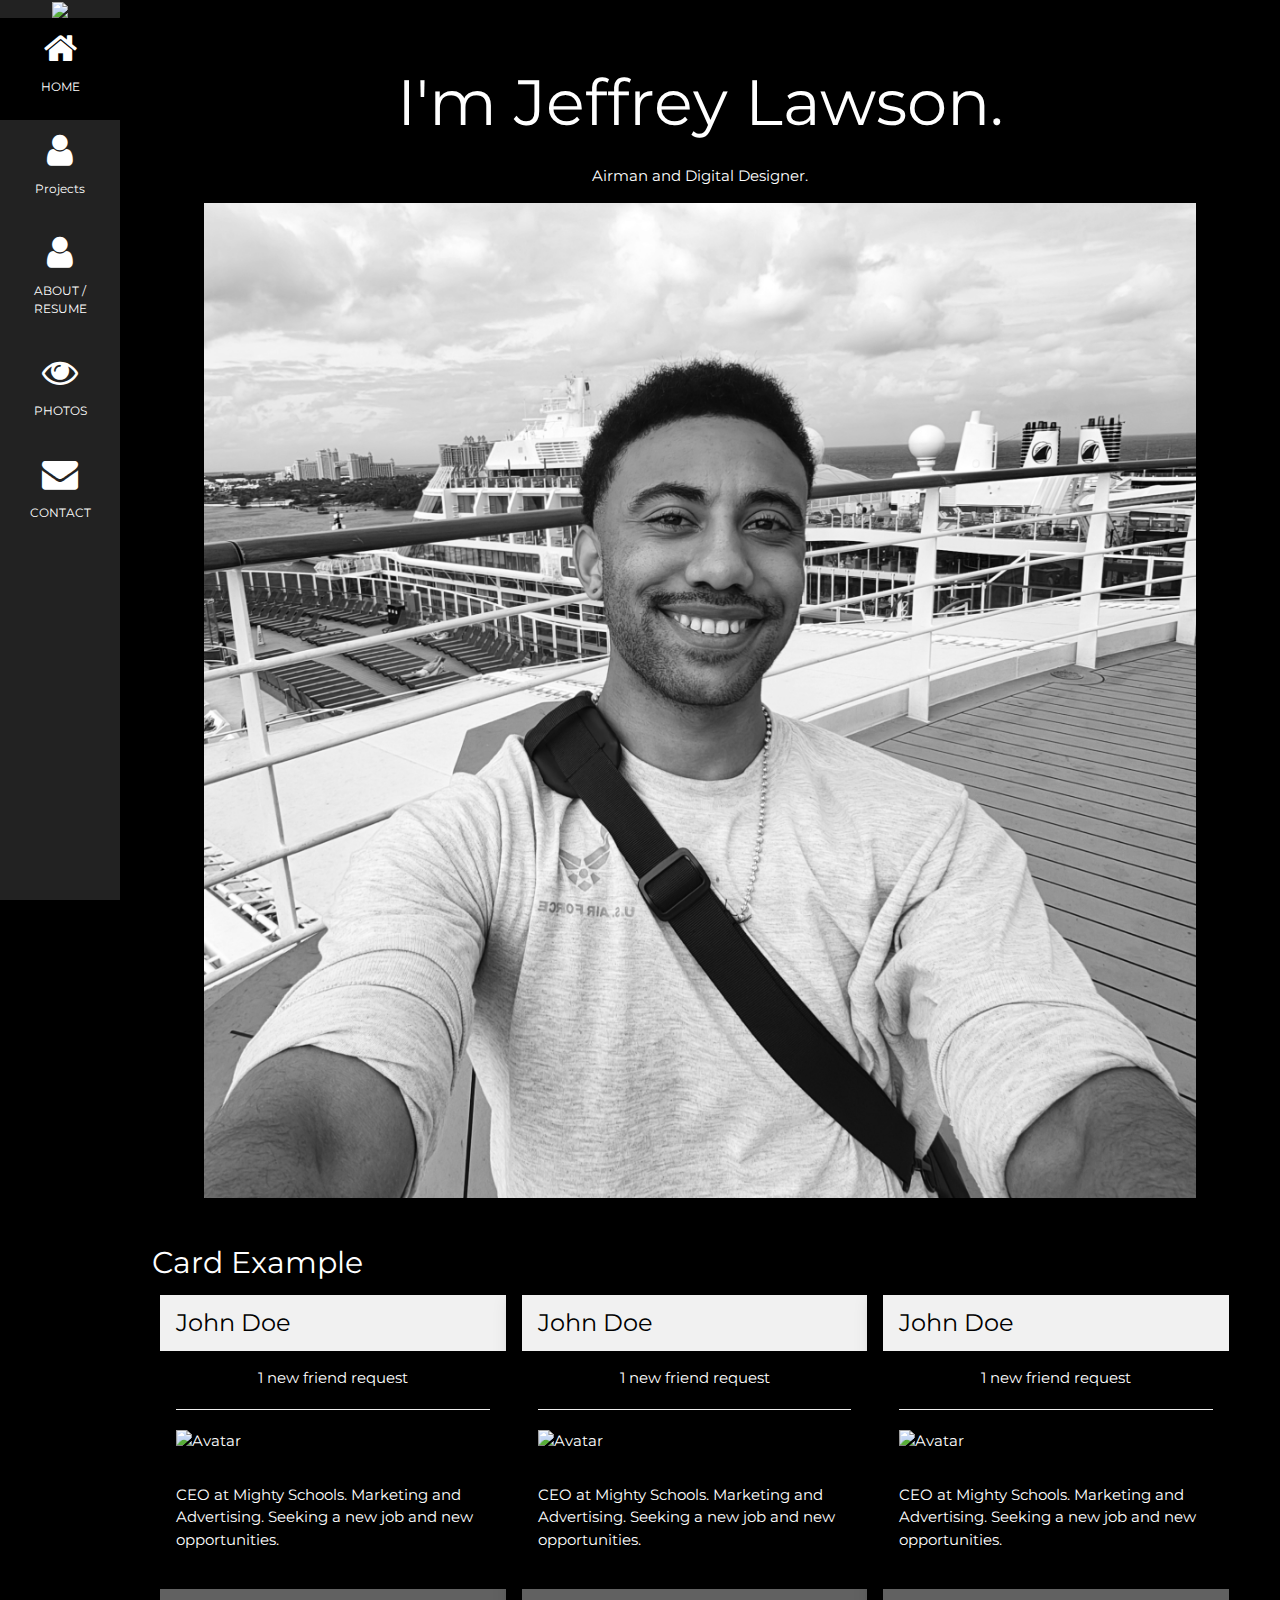
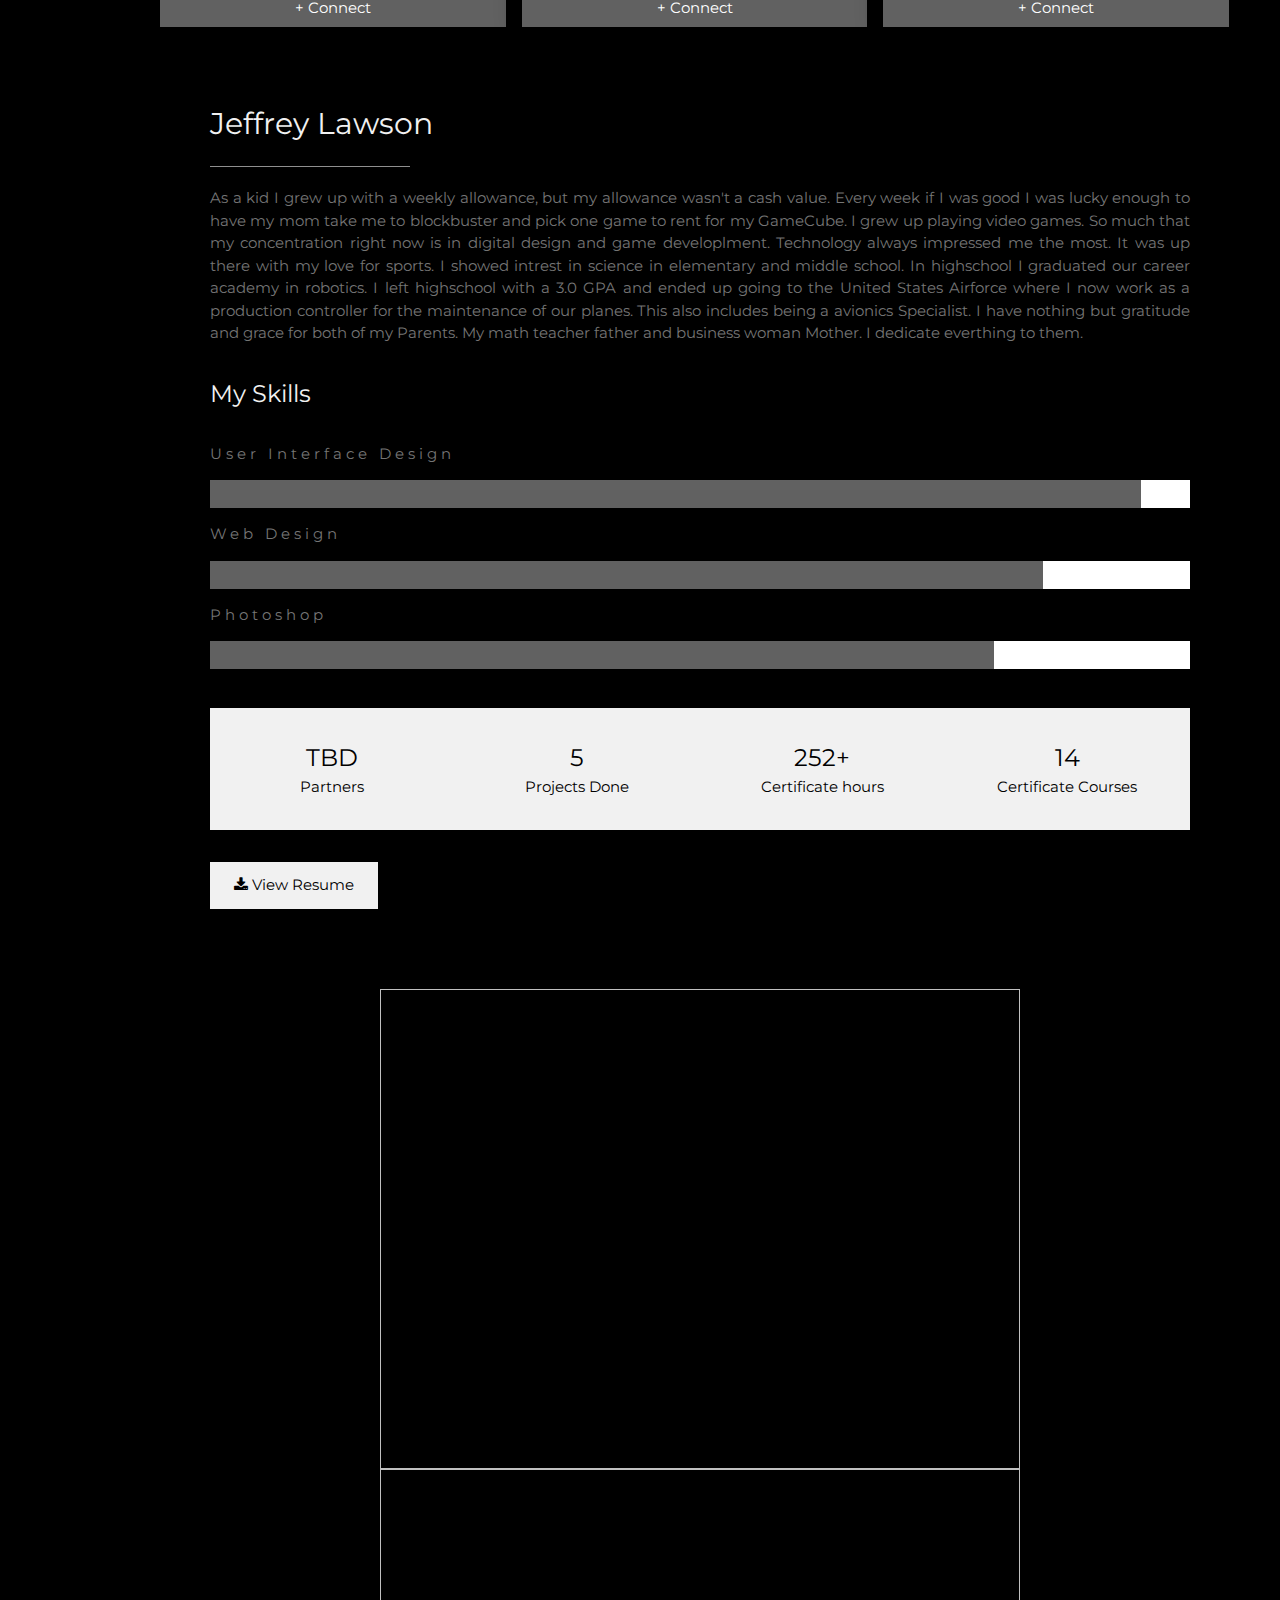
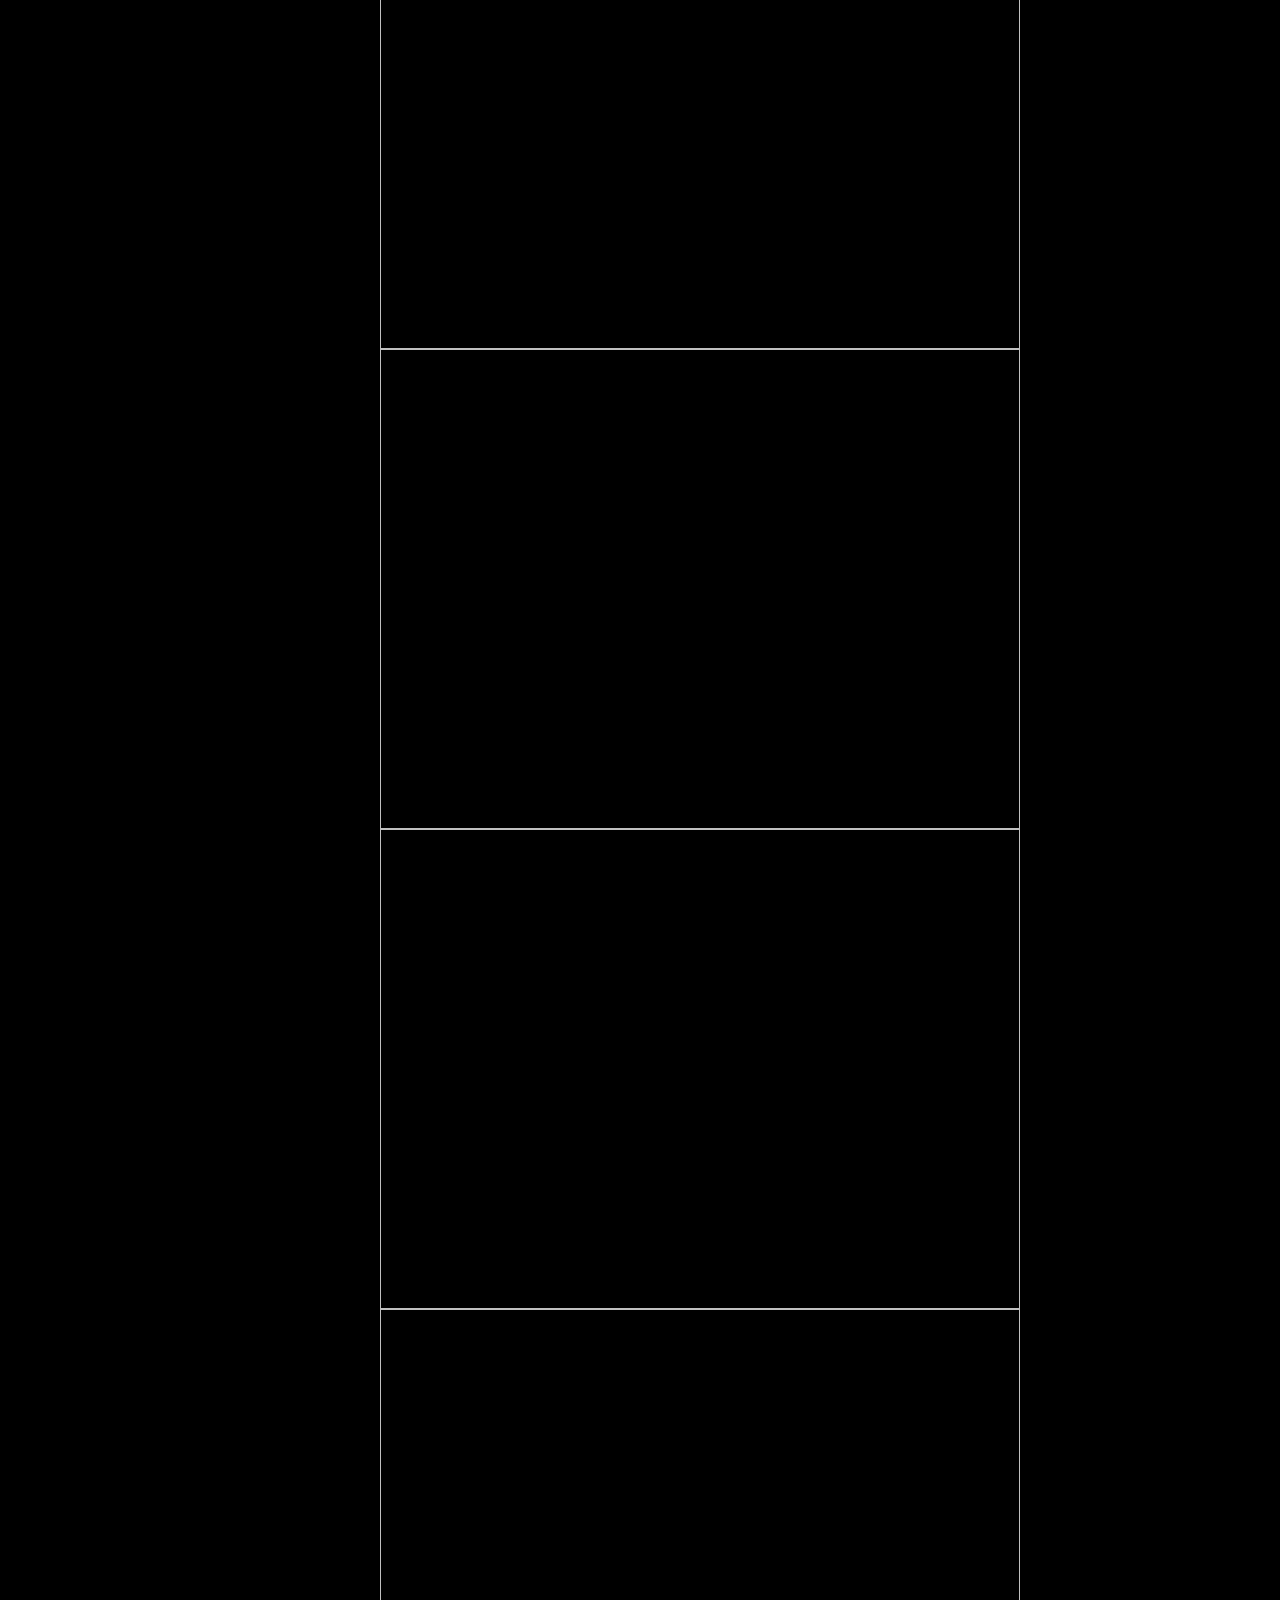
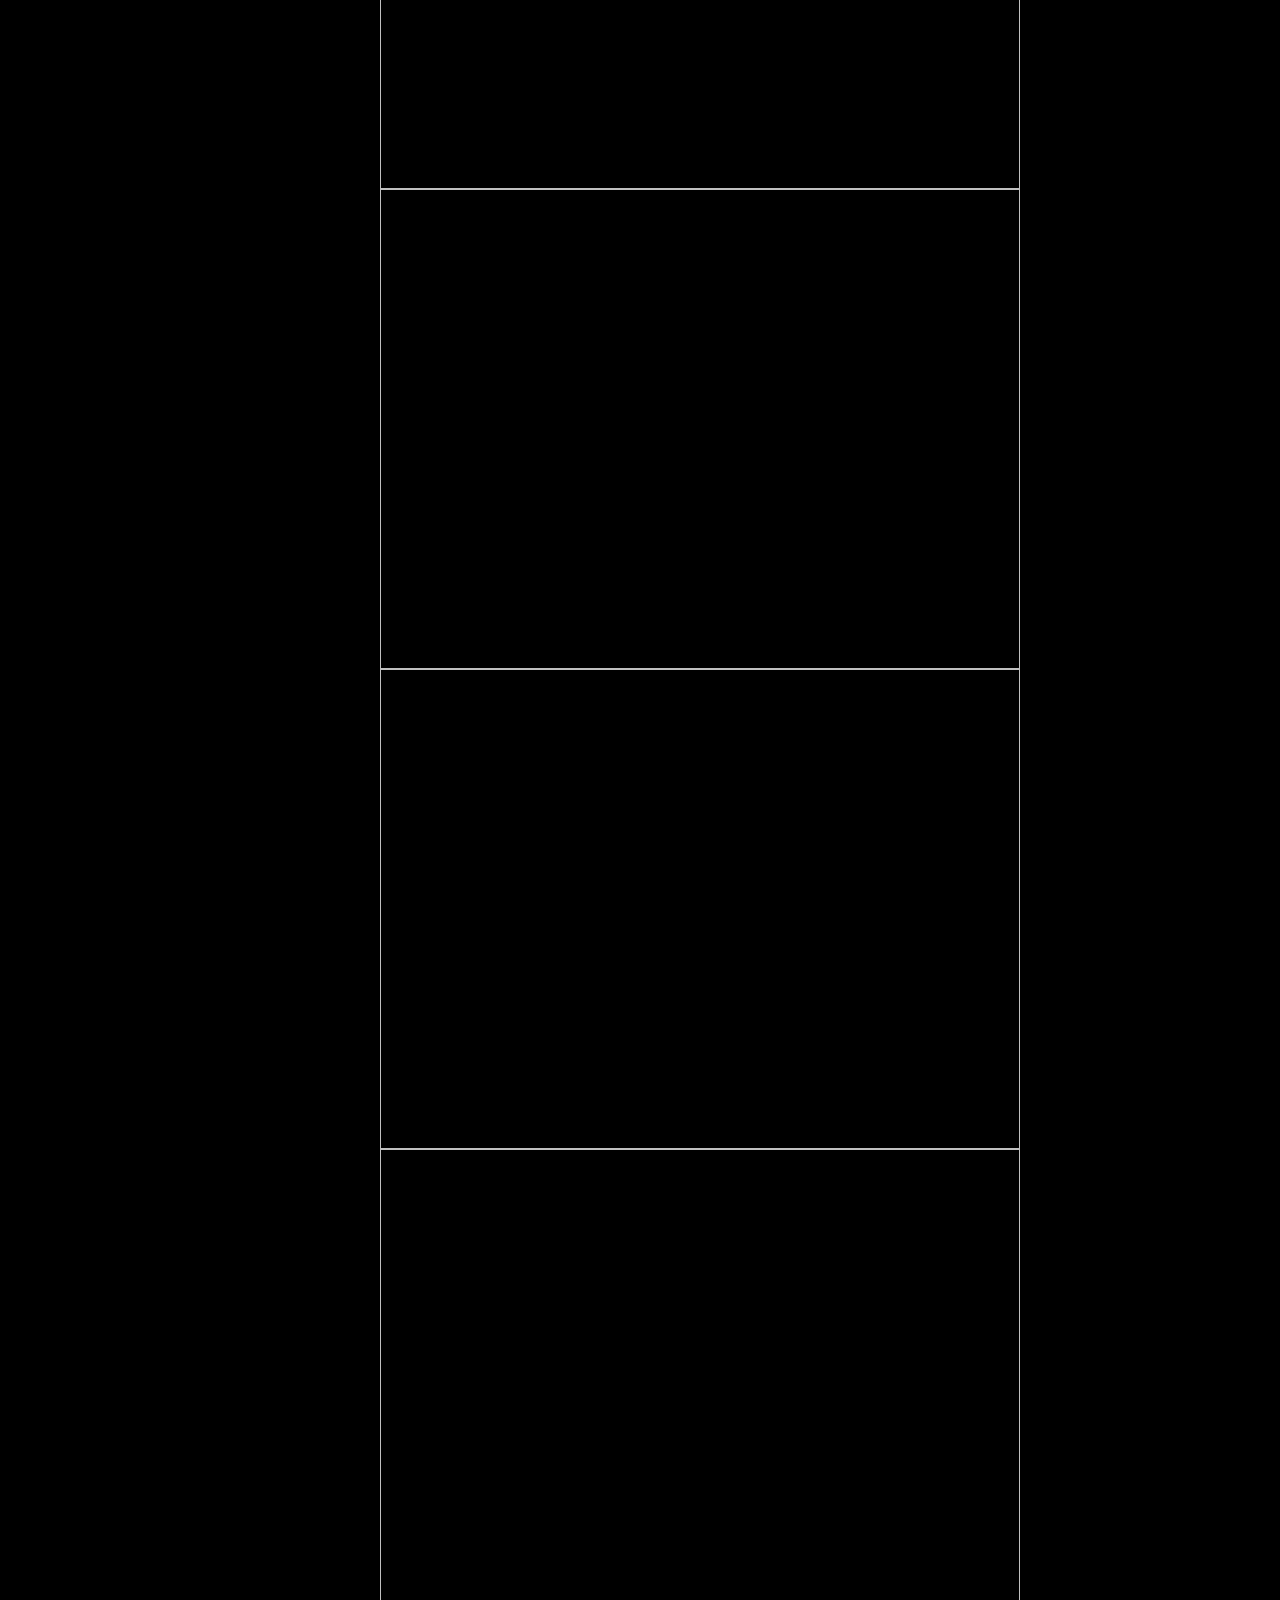
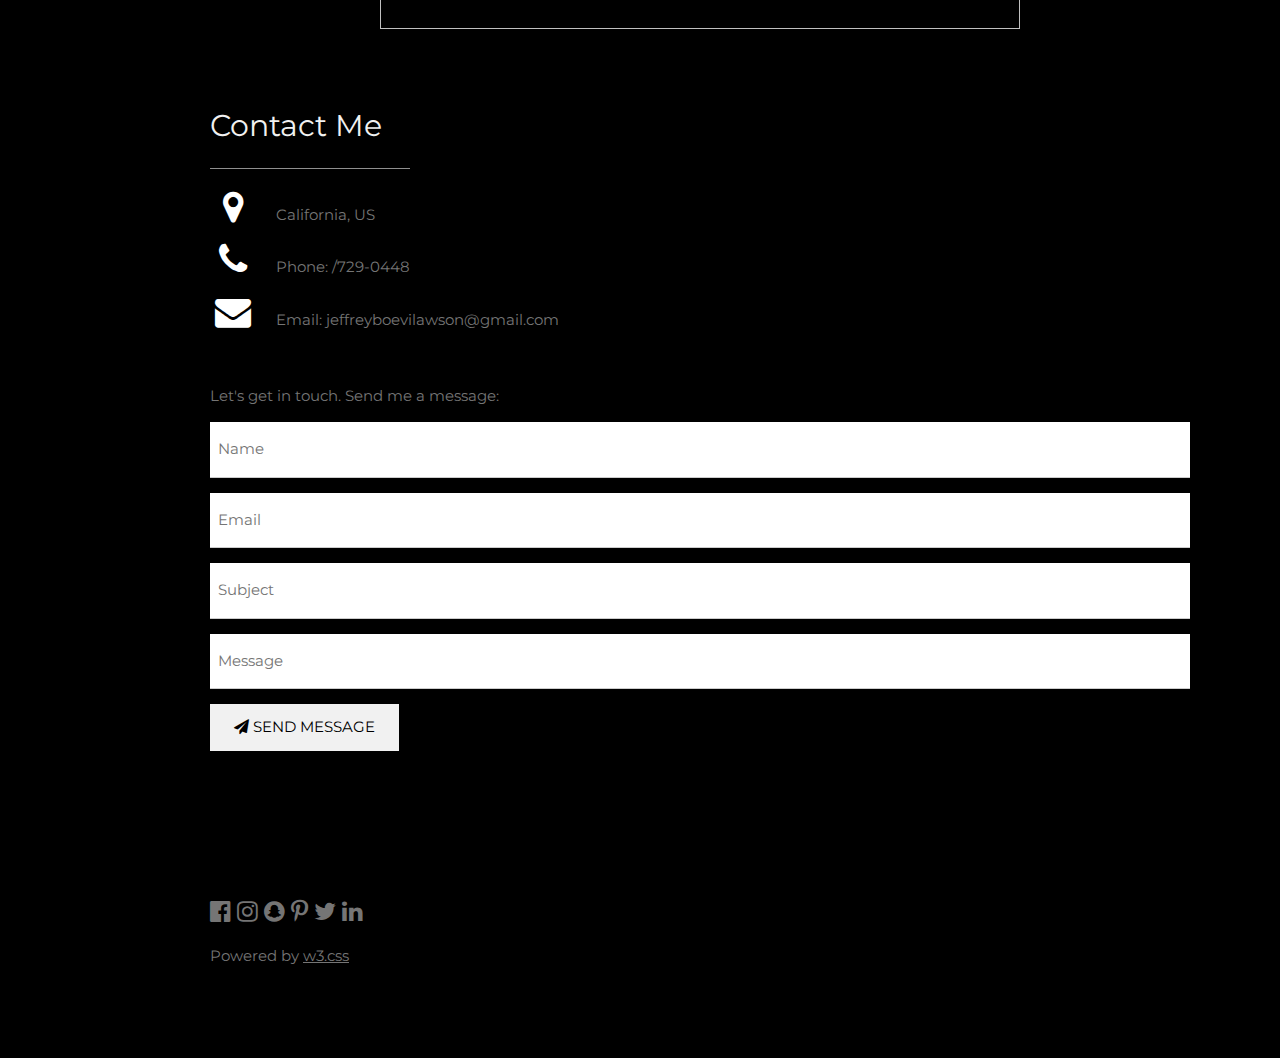
==== commit f724681e: "full page needed to fill" ====
--- a/index.html
+++ b/index.html
@@ -150,6 +150,88 @@
         />
       </header>
       <!-- Portfolio Section -->
+
+      <div class="w3-row-padding" id="projects">
+        <h2>Card Example</h2>
+        <div class="w3-card-4 w3-col w3-mobile" style="width: 33%">
+          <header class="w3-container w3-light-grey">
+            <h3>John Doe</h3>
+          </header>
+          <div class="w3-container">
+            <p class="w3-center">1 new friend request</p>
+            <hr />
+            <img
+              src="img_avatar3.png"
+              alt="Avatar"
+              class="w3-margin-bottom w3-margin-right"
+              style="width: 100%"
+            />
+            <p>
+              CEO at Mighty Schools. Marketing and Advertising. Seeking a new
+              job and new opportunities.
+            </p>
+            <br />
+          </div>
+          <a
+            href="/Portfolio/project1.html"
+            class="w3-button w3-block w3-dark-grey"
+            >+ Connect</a
+          >
+        </div>
+
+        <div class="w3-card-4 w3-col w3-mobile" style="width: 33%">
+          <header class="w3-container w3-light-grey">
+            <h3>John Doe</h3>
+          </header>
+          <div class="w3-container">
+            <p class="w3-center">1 new friend request</p>
+            <hr />
+            <img
+              src="img_avatar3.png"
+              alt="Avatar"
+              class="w3-margin-bottom w3-margin-right"
+              style="width: 100%"
+            />
+            <p>
+              CEO at Mighty Schools. Marketing and Advertising. Seeking a new
+              job and new opportunities.
+            </p>
+            <br />
+          </div>
+          <a
+            href="/Portfolio/project2.html"
+            class="w3-button w3-block w3-dark-grey"
+            >+ Connect</a
+          >
+        </div>
+
+        <div class="w3-card-4 w3-col w3-mobile" style="width: 33%">
+          <header class="w3-container w3-light-grey">
+            <h3>John Doe</h3>
+          </header>
+          <div class="w3-container">
+            <p class="w3-center">1 new friend request</p>
+            <hr />
+            <img
+              src="img_avatar3.png"
+              alt="Avatar"
+              class="w3-margin-bottom w3-margin-right"
+              style="width: 100%"
+            />
+            <p>
+              CEO at Mighty Schools. Marketing and Advertising. Seeking a new
+              job and new opportunities.
+            </p>
+            <br />
+          </div>
+          <a
+            href="/Portfolio/project3.html"
+            class="w3-button w3-block w3-dark-grey"
+            >+ Connect</a
+          >
+        </div>
+      </div>
+      <!-- end of Projects Section-->
       <!-- About Section -->
       <div class="w3-content w3-justify w3-text-grey w3-padding-64" id="about">
         <h2 class="w3-text-light-grey">Jeffrey Lawson</h2>
